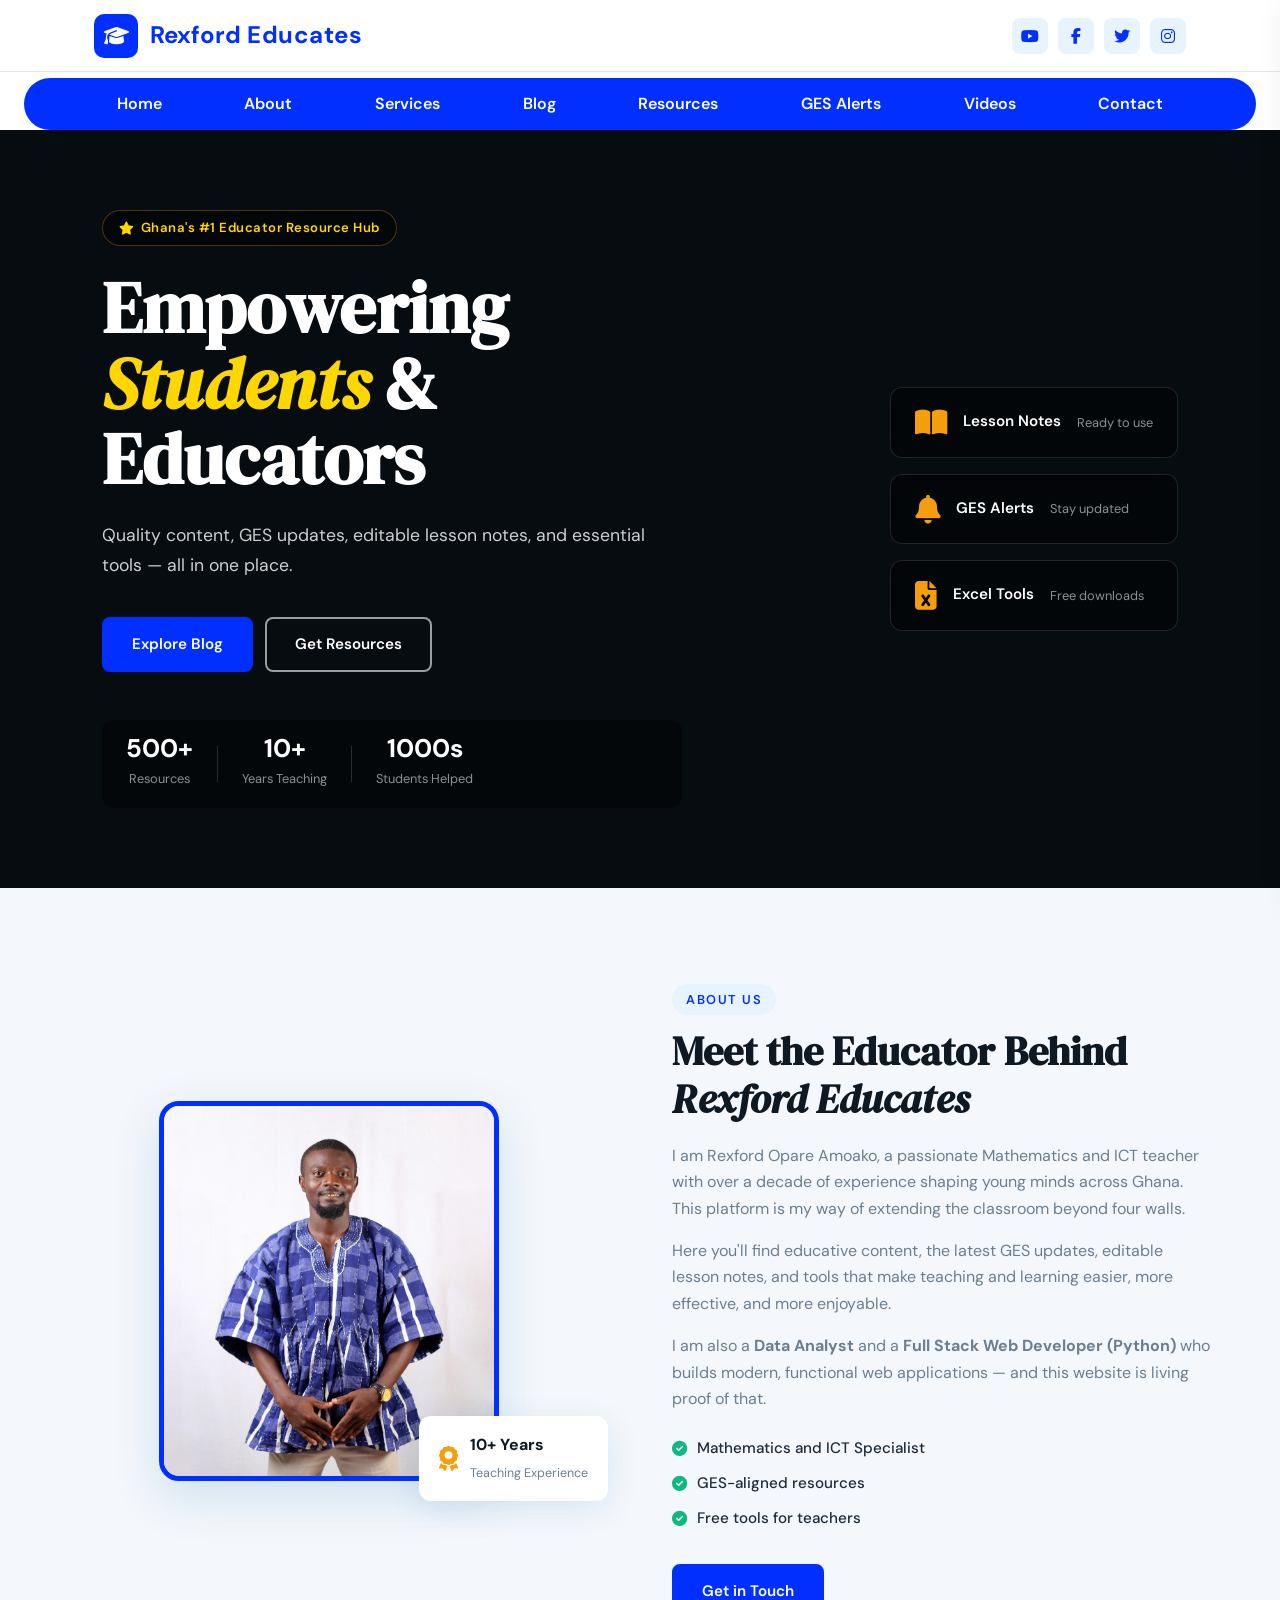
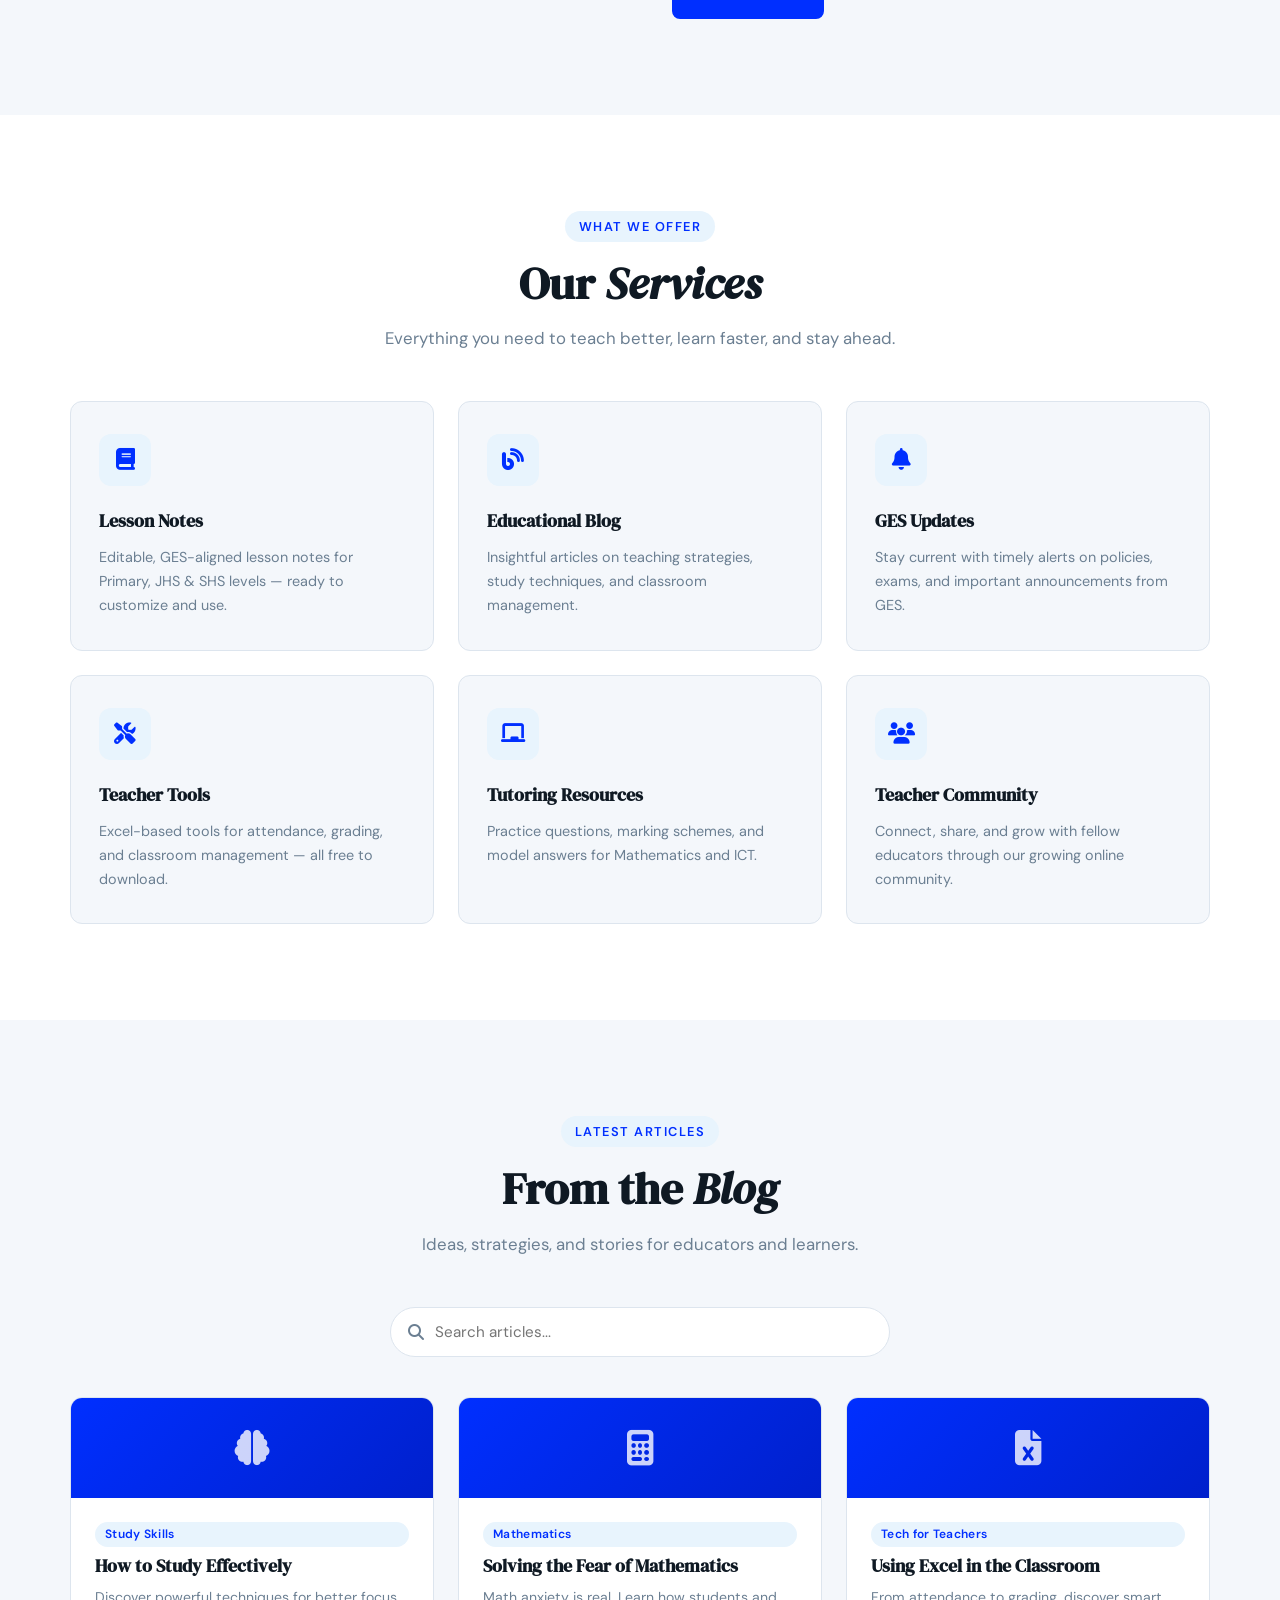
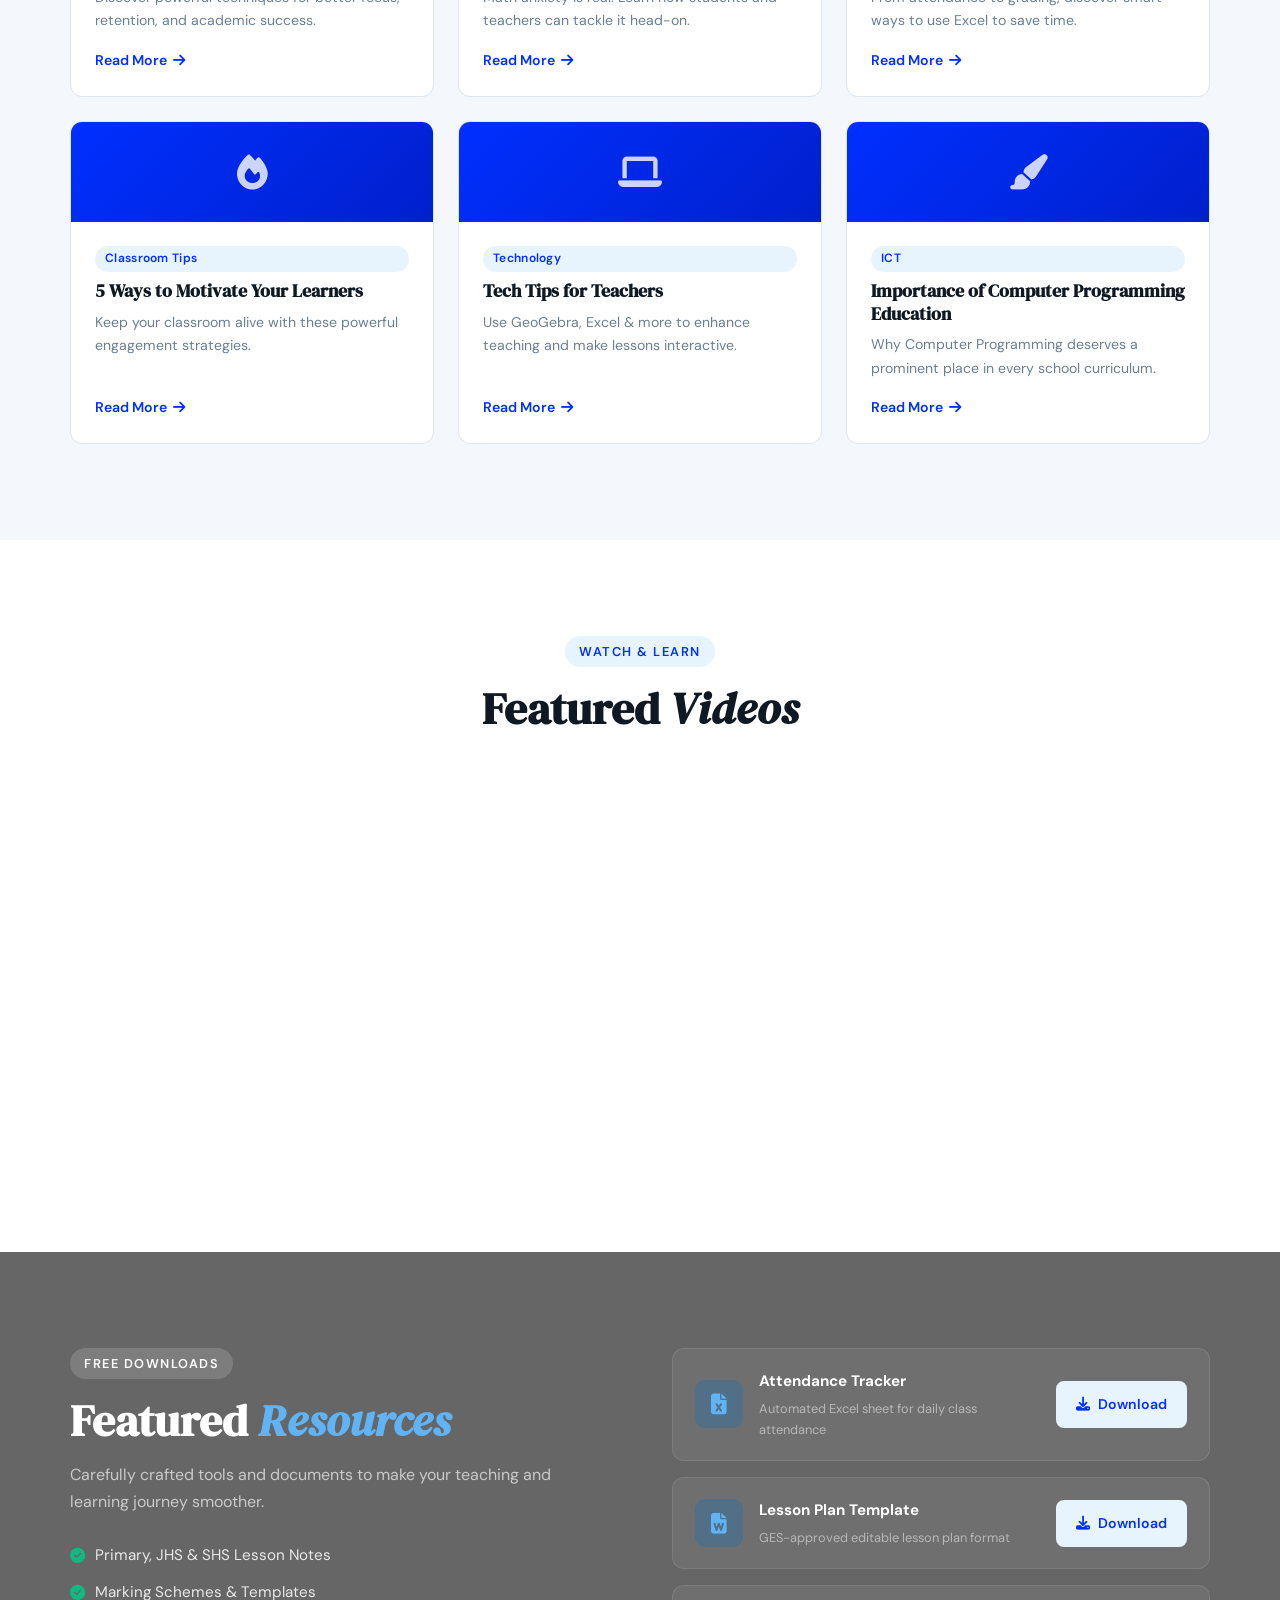
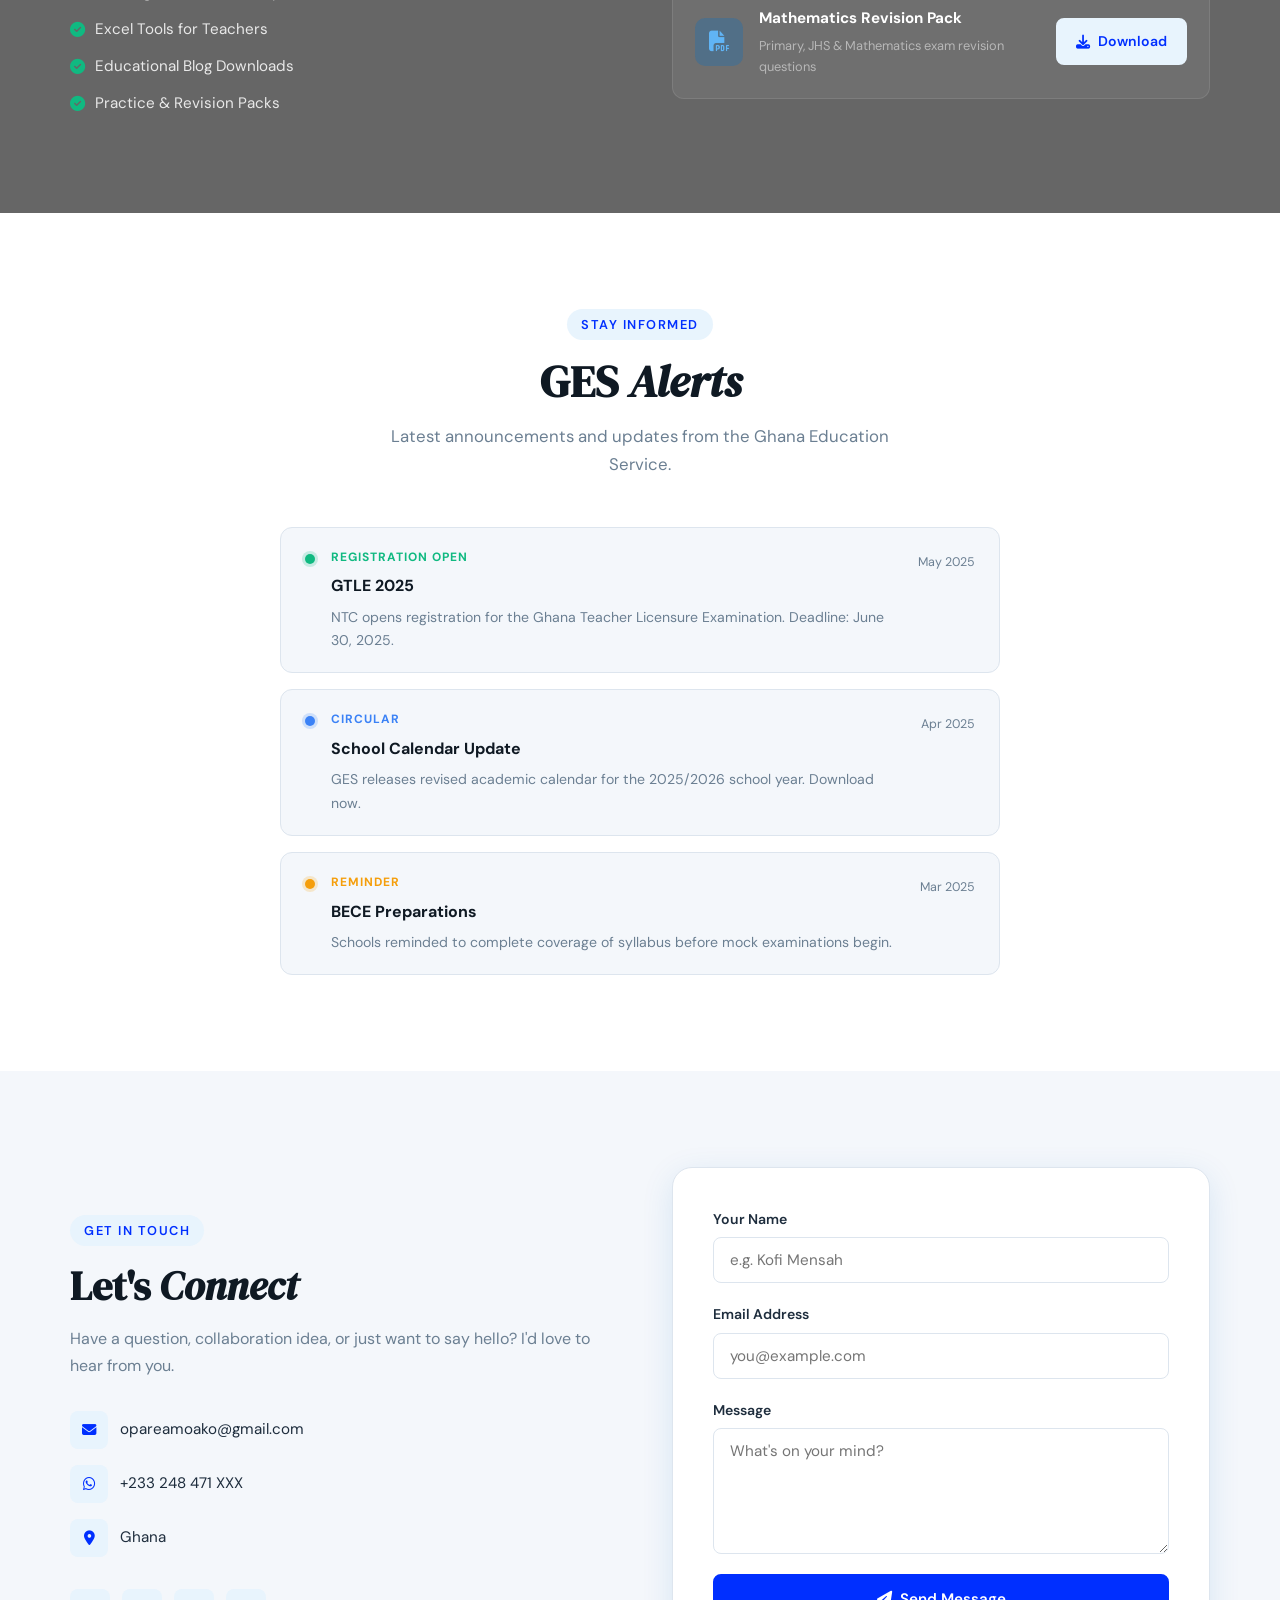
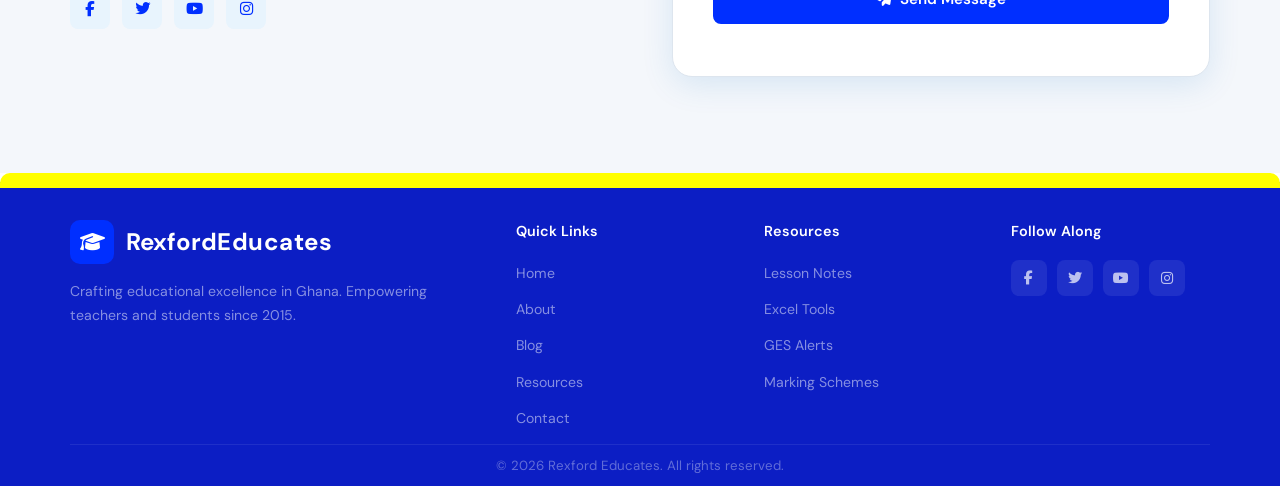
==== index.html @ 97060fd7 "Replace repository with new project structure" ====
<!DOCTYPE html>
<html lang="en">

<head>
  <meta charset="UTF-8" />
  <meta name="viewport" content="width=device-width, initial-scale=1.0" />
  <title>Rexford Educates</title>
  <link rel="stylesheet" href="style.css" />
  <link
    href="https://fonts.googleapis.com/css2?family=DM+Serif+Display:ital@0;1&family=DM+Sans:wght@300;400;500;600&display=swap"
    rel="stylesheet">
  <link rel="stylesheet" href="https://cdnjs.cloudflare.com/ajax/libs/font-awesome/6.4.0/css/all.min.css">
</head>

<body>

  <!-- HEADER -->
  <header class="site-header" id="site-header">
    <div class="header-inner">
      <a href="#home" class="logo">
        <span class="logo-icon"><i class="fas fa-graduation-cap"></i></span>
        <span class="logo-text">Rexford <em>Educates</em></span>
      </a>
      <div class="header-social">
        <a href="#" title="YouTube" target="_blank"><i class="fab fa-youtube"></i></a>
        <a href="#" title="Facebook" target="_blank"><i class="fab fa-facebook-f"></i></a>
        <a href="#" title="Twitter" target="_blank"><i class="fab fa-twitter"></i></a>
        <a href="#" title="Instagram" target="_blank"><i class="fab fa-instagram"></i></a>
      </div>
    </div>
  </header>

  <!-- SUB NAV -->
  <div class="nav-wrapper" id="nav-wrapper">
    <nav class="sub-nav" id="sub-nav">
      <a href="#home">Home</a>
      <a href="#about">About</a>
      <a href="#services">Services</a>
      <a href="#blog">Blog</a>
      <a href="#resources">Resources</a>
      <a href="#alerts">GES Alerts</a>
      <a href="#videos">Videos</a>
      <a href="#contact">Contact</a>
    </nav>
    <button class="hamburger" id="hamburger" aria-label="Open menu">
      <span></span><span></span><span></span>
    </button>
  </div>

  <!-- MOBILE NAV DRAWER -->
  <div class="mobile-overlay" id="mobile-overlay"></div>
  <nav class="mobile-drawer" id="mobile-drawer">
    <button class="drawer-close" id="drawer-close"><i class="fas fa-times"></i></button>
    <a href="#home">Home</a>
    <a href="#about">About</a>
    <a href="#services">Services</a>
    <a href="#blog">Blog</a>
    <a href="#resources">Resources</a>
    <a href="#alerts">GES Alerts</a>
    <a href="#videos">Videos</a>
    <a href="#contact">Contact</a>
  </nav>

  <!-- HERO -->
  <section id="home" class="hero">
    <div class="hero-slides">
      <img src="assets/images/hero/16fb6f1961895322cb603f29928c9b70.jpg" alt="">
      <img src="assets/images/hero/2019.06.24_metro_frey_censusdata.jpg" alt="">
      <img src="assets/images/hero/tree-planting.jpg" alt="">
      <img src="assets/images/hero/171913-366993-366992_rc.jpg" alt="">
    </div>
    <div class="hero-content">
      <div class="hero-badge"><i class="fas fa-star"></i> Ghana's #1 Educator Resource Hub</div>
      <h1 class="hero-title">
        Empowering<br><em>Students</em> &amp;<br>Educators
      </h1>
      <p class="hero-sub">Quality content, GES updates, editable lesson notes, and essential tools — all in one place.
      </p>
      <div class="hero-ctas">
        <a href="#blog" class="btn btn-primary">Explore Blog</a>
        <a href="#resources" class="btn btn-outline">Get Resources</a>
      </div>
      <div class="hero-stats">
        <div class="stat"><strong>500+</strong><span>Resources</span></div>
        <div class="stat-divider"></div>
        <div class="stat"><strong>10+</strong><span>Years Teaching</span></div>
        <div class="stat-divider"></div>
        <div class="stat"><strong>1000s</strong><span>Students Helped</span></div>
      </div>
    </div>
    <div class="hero-visual">
      <div class="hero-card floating">
        <i class="fas fa-book-open"></i>
        <p>Lesson Notes</p>
        <span>Ready to use</span>
      </div>
      <div class="hero-card floating delay-1">
        <i class="fas fa-bell"></i>
        <p>GES Alerts</p>
        <span>Stay updated</span>
      </div>
      <div class="hero-card floating delay-2">
        <i class="fas fa-file-excel"></i>
        <p>Excel Tools</p>
        <span>Free downloads</span>
      </div>
    </div>
  </section>

  <!-- ABOUT -->
  <section id="about" class="section about-section">
    <div class="section-container">
      <div class="about-visual">
        <div class="about-img-frame">
          <img src="assets/images/about/IMG_9438.JPG" alt="Rexford — Educator" class="about-img">
        </div>
        <div class="about-badge-card">
          <i class="fas fa-award"></i>
          <div>
            <strong>10+ Years</strong>
            <span>Teaching Experience</span>
          </div>
        </div>
      </div>
      <div class="about-text">
        <div class="section-label">About Us</div>
        <h2>Meet the Educator Behind <em>Rexford Educates</em></h2>
        <p>I am Rexford Opare Amoako, a passionate Mathematics and ICT teacher with over a decade of experience shaping
          young minds
          across Ghana. This platform is my way of extending the classroom beyond four walls.</p>
        <p>Here you'll find educative content, the latest GES updates, editable lesson notes, and tools that make
          teaching and learning easier, more effective, and more enjoyable.</p>
        <p>I am also a <strong>Data Analyst</strong> and a <strong>Full Stack Web Developer (Python)</strong> who builds
          modern, functional web applications — and this website is living proof of that.</p>
        <div class="about-highlights">
          <div class="highlight"><i class="fas fa-check-circle"></i> Mathematics and ICT Specialist</div>
          <div class="highlight"><i class="fas fa-check-circle"></i> GES-aligned resources</div>
          <div class="highlight"><i class="fas fa-check-circle"></i> Free tools for teachers</div>
        </div>
        <a href="#contact" class="btn btn-primary">Get in Touch</a>
      </div>
    </div>
  </section>

  <!-- SERVICES -->
  <section id="services" class="section services-section">
    <div class="section-container centered">
      <div class="section-label">What We Offer</div>
      <h2>Our <em>Services</em></h2>
      <p class="section-desc">Everything you need to teach better, learn faster, and stay ahead.</p>
      <div class="services-grid">
        <div class="service-card">
          <div class="service-icon"><i class="fas fa-book"></i></div>
          <h3>Lesson Notes</h3>
          <p>Editable, GES-aligned lesson notes for Primary, JHS &amp; SHS levels — ready to customize and use.</p>
        </div>
        <div class="service-card">
          <div class="service-icon"><i class="fas fa-blog"></i></div>
          <h3>Educational Blog</h3>
          <p>Insightful articles on teaching strategies, study techniques, and classroom management.</p>
        </div>
        <div class="service-card">
          <div class="service-icon"><i class="fas fa-bell"></i></div>
          <h3>GES Updates</h3>
          <p>Stay current with timely alerts on policies, exams, and important announcements from GES.</p>
        </div>
        <div class="service-card">
          <div class="service-icon"><i class="fas fa-tools"></i></div>
          <h3>Teacher Tools</h3>
          <p>Excel-based tools for attendance, grading, and classroom management — all free to download.</p>
        </div>
        <div class="service-card">
          <div class="service-icon"><i class="fas fa-chalkboard"></i></div>
          <h3>Tutoring Resources</h3>
          <p>Practice questions, marking schemes, and model answers for Mathematics and ICT.</p>
        </div>
        <div class="service-card">
          <div class="service-icon"><i class="fas fa-users"></i></div>
          <h3>Teacher Community</h3>
          <p>Connect, share, and grow with fellow educators through our growing online community.</p>
        </div>
      </div>
    </div>
  </section>

  <!-- BLOG -->
  <section id="blog" class="section blog-section">
    <div class="section-container centered">
      <div class="section-label">Latest Articles</div>
      <h2>From the <em>Blog</em></h2>
      <p class="section-desc">Ideas, strategies, and stories for educators and learners.</p>
      <div class="search-wrap">
        <i class="fas fa-search search-icon"></i>
        <input type="text" id="searchInput" class="search-bar" placeholder="Search articles..." />
      </div>
      <div class="blog-grid" id="blogPosts">

        <article class="blog-card" data-title="How to Study Effectively">
          <div class="blog-card-icon"><i class="fas fa-brain"></i></div>
          <div class="blog-card-body">
            <span class="blog-tag">Study Skills</span>
            <h4>How to Study Effectively</h4>
            <p>Discover powerful techniques for better focus, retention, and academic success.</p>
            <a href="blog/how-to-study.html" class="read-more">Read More <i class="fas fa-arrow-right"></i></a>
          </div>
        </article>

        <article class="blog-card" data-title="Solving the Fear of Mathematics">
          <div class="blog-card-icon"><i class="fas fa-calculator"></i></div>
          <div class="blog-card-body">
            <span class="blog-tag">Mathematics</span>
            <h4>Solving the Fear of Mathematics</h4>
            <p>Math anxiety is real. Learn how students and teachers can tackle it head-on.</p>
            <a href="blog/solving-math-fear.html" class="read-more">Read More <i class="fas fa-arrow-right"></i></a>
          </div>
        </article>

        <article class="blog-card" data-title="Using Excel in the Classroom">
          <div class="blog-card-icon"><i class="fas fa-file-excel"></i></div>
          <div class="blog-card-body">
            <span class="blog-tag">Tech for Teachers</span>
            <h4>Using Excel in the Classroom</h4>
            <p>From attendance to grading, discover smart ways to use Excel to save time.</p>
            <a href="blog/using-excel.html" class="read-more">Read More <i class="fas fa-arrow-right"></i></a>
          </div>
        </article>

        <article class="blog-card" data-title="5 Ways to Motivate Your Learners">
          <div class="blog-card-icon"><i class="fas fa-fire"></i></div>
          <div class="blog-card-body">
            <span class="blog-tag">Classroom Tips</span>
            <h4>5 Ways to Motivate Your Learners</h4>
            <p>Keep your classroom alive with these powerful engagement strategies.</p>
            <a href="blog/motivating-learners.html" class="read-more">Read More <i class="fas fa-arrow-right"></i></a>
          </div>
        </article>

        <article class="blog-card" data-title="Tech Tips for Teachers">
          <div class="blog-card-icon"><i class="fas fa-laptop"></i></div>
          <div class="blog-card-body">
            <span class="blog-tag">Technology</span>
            <h4>Tech Tips for Teachers</h4>
            <p>Use GeoGebra, Excel & more to enhance teaching and make lessons interactive.</p>
            <a href="blog/tech-tips.html" class="read-more">Read More <i class="fas fa-arrow-right"></i></a>
          </div>
        </article>

        <article class="blog-card" data-title="Importance of Computer Programming Education">
          <div class="blog-card-icon"><i class="fas fa-paint-brush"></i></div>
          <div class="blog-card-body">
            <span class="blog-tag">ICT</span>
            <h4>Importance of Computer Programming Education</h4>
            <p>Why Computer Programming deserves a prominent place in every school curriculum.</p>
            <a href="blog/creative-arts.html" class="read-more">Read More <i class="fas fa-arrow-right"></i></a>
          </div>
        </article>

      </div>
      <p id="no-results" style="display:none; text-align:center; color:#888; margin-top:2rem;">No posts found. Try a
        different search.</p>
    </div>
  </section>

  <!--YOUTUBE VIDEOS-->
  <!--YOUTUBE VIDEOS-->
  <section id="videos" class="section">
    <div class="section-container centered">
      <div class="section-label">Watch &amp; Learn</div>
      <h2>Featured <em>Videos</em></h2>
    </div>
    <div class="youtube">
      <iframe loading="lazy" width="560" height="315"
        src="https://www.youtube.com/embed/WqutE0VG17M?si=KMpLld5JKaN4N_wt&amp;start=2" title="YouTube video player"
        frameborder="0"
        allow="accelerometer; autoplay; clipboard-write; encrypted-media; gyroscope; picture-in-picture; web-share"
        referrerpolicy="strict-origin-when-cross-origin" allowfullscreen>
      </iframe>

      <iframe loading="lazy" width="560" height="315"
        src="https://www.youtube.com/embed/H-GhK9hDHqw?si=WkoyNlcVBAgDGIp6&amp;start=1" title="YouTube video player"
        frameborder="0"
        allow="accelerometer; autoplay; clipboard-write; encrypted-media; gyroscope; picture-in-picture; web-share"
        referrerpolicy="strict-origin-when-cross-origin" allowfullscreen></iframe>

      <iframe loading="lazy" width="560" height="315"
        src="https://www.youtube.com/embed/23MTJvXAM34?si=oV2fueociDBAzY6S&amp;start=1" title="YouTube video player"
        frameborder="0"
        allow="accelerometer; autoplay; clipboard-write; encrypted-media; gyroscope; picture-in-picture; web-share"
        referrerpolicy="strict-origin-when-cross-origin" allowfullscreen></iframe>

      <iframe loading="lazy" width="560" height="315"
        src="https://www.youtube.com/embed/SBxGpHNSA1o?si=ZnBAy9z7EtGpGnRT" title="YouTube video player" frameborder="0"
        allow="accelerometer; autoplay; clipboard-write; encrypted-media; gyroscope; picture-in-picture; web-share"
        referrerpolicy="strict-origin-when-cross-origin" allowfullscreen></iframe>

      <iframe loading="lazy" width="560" height="315"
        src="https://www.youtube.com/embed/LGp19kklk3U?si=KW2UH85PpqTRfBsp" title="YouTube video player" frameborder="0"
        allow="accelerometer; autoplay; clipboard-write; encrypted-media; gyroscope; picture-in-picture; web-share"
        referrerpolicy="strict-origin-when-cross-origin" allowfullscreen></iframe>

      <iframe loading="lazy" width="560" height="315"
        src="https://www.youtube.com/embed/4thoBdrxYGs?si=ZyADccPUSrBeiQ24" title="YouTube video player" frameborder="0"
        allow="accelerometer; autoplay; clipboard-write; encrypted-media; gyroscope; picture-in-picture; web-share"
        referrerpolicy="strict-origin-when-cross-origin" allowfullscreen></iframe>

      <iframe loading="lazy" width="560" height="315"
        src="https://www.youtube.com/embed/0aoDXXryJiw?si=uceYCfGbwA4W5DEQ" title="YouTube video player" frameborder="0"
        allow="accelerometer; autoplay; clipboard-write; encrypted-media; gyroscope; picture-in-picture; web-share"
        referrerpolicy="strict-origin-when-cross-origin" allowfullscreen></iframe>
    </div>
  </section>


  <!-- RESOURCES -->
  <section id="resources" class="section resources-section">
    <div class="section-container">
      <div class="resources-text">
        <div class="section-label">Free Downloads</div>
        <h2>Featured <em>Resources</em></h2>
        <p>Carefully crafted tools and documents to make your teaching and learning journey smoother.</p>
        <ul class="resources-list">
          <li><i class="fas fa-check-circle"></i> Primary, JHS &amp; SHS Lesson Notes</li>
          <li><i class="fas fa-check-circle"></i> Marking Schemes &amp; Templates</li>
          <li><i class="fas fa-check-circle"></i> Excel Tools for Teachers</li>
          <li><i class="fas fa-check-circle"></i> Educational Blog Downloads</li>
          <li><i class="fas fa-check-circle"></i> Practice &amp; Revision Packs</li>
        </ul>
      </div>
      <div class="resources-downloads">
        <div class="download-card">
          <div class="download-icon"><i class="fas fa-file-excel"></i></div>
          <div class="download-info">
            <h4>Attendance Tracker</h4>
            <p>Automated Excel sheet for daily class attendance</p>
          </div>
          <a href="downloads/Attendance-Tracker.xlsx" download class="btn btn-download">
            <i class="fas fa-download"></i> Download
          </a>
        </div>
        <div class="download-card">
          <div class="download-icon"><i class="fas fa-file-word"></i></div>
          <div class="download-info">
            <h4>Lesson Plan Template</h4>
            <p>GES-approved editable lesson plan format</p>
          </div>
          <a href="downloads/Lesson-Plan-Template.docx" download class="btn btn-download">
            <i class="fas fa-download"></i> Download
          </a>
        </div>
        <div class="download-card">
          <div class="download-icon"><i class="fas fa-file-pdf"></i></div>
          <div class="download-info">
            <h4>Mathematics Revision Pack</h4>
            <p>Primary, JHS &amp; Mathematics exam revision questions</p>
          </div>
          <a href="downloads/Math-Revision.pdf" download class="btn btn-download">
            <i class="fas fa-download"></i> Download
          </a>
        </div>
      </div>
    </div>
  </section>

  <!-- GES ALERTS -->
  <section id="alerts" class="section alerts-section">
    <div class="section-container centered">
      <div class="section-label">Stay Informed</div>
      <h2>GES <em>Alerts</em></h2>
      <p class="section-desc">Latest announcements and updates from the Ghana Education Service.</p>
      <div class="alerts-grid">
        <div class="alert-card alert-green">
          <div class="alert-dot"></div>
          <div class="alert-content">
            <span class="alert-type">Registration Open</span>
            <h4>GTLE 2025</h4>
            <p>NTC opens registration for the Ghana Teacher Licensure Examination. Deadline: June 30, 2025.</p>
          </div>
          <span class="alert-date">May 2025</span>
        </div>
        <div class="alert-card alert-blue">
          <div class="alert-dot"></div>
          <div class="alert-content">
            <span class="alert-type">Circular</span>
            <h4>School Calendar Update</h4>
            <p>GES releases revised academic calendar for the 2025/2026 school year. Download now.</p>
          </div>
          <span class="alert-date">Apr 2025</span>
        </div>
        <div class="alert-card alert-yellow">
          <div class="alert-dot"></div>
          <div class="alert-content">
            <span class="alert-type">Reminder</span>
            <h4>BECE Preparations</h4>
            <p>Schools reminded to complete coverage of syllabus before mock examinations begin.</p>
          </div>
          <span class="alert-date">Mar 2025</span>
        </div>
      </div>
    </div>
  </section>

  <!-- CONTACT -->
  <section id="contact" class="section contact-section">
    <div class="section-container">
      <div class="contact-info">
        <div class="section-label">Get in Touch</div>
        <h2>Let's <em>Connect</em></h2>
        <p>Have a question, collaboration idea, or just want to say hello? I'd love to hear from you.</p>
        <div class="contact-details">
          <div class="contact-detail">
            <i class="fas fa-envelope"></i>
            <span>opareamoako@gmail.com</span>
          </div>
          <div class="contact-detail">
            <i class="fab fa-whatsapp"></i>
            <span>+233 248 471 XXX</span>
          </div>
          <div class="contact-detail">
            <i class="fas fa-map-marker-alt"></i>
            <span>Ghana</span>
          </div>
        </div>
        <div class="social-row">
          <a href="#" title="Facebook"><i class="fab fa-facebook-f"></i></a>
          <a href="#" title="Twitter"><i class="fab fa-twitter"></i></a>
          <a href="https://www.youtube.com/opareamoako" title="YouTube"><i class="fab fa-youtube"></i></a>
          <a href="#" title="Instagram"><i class="fab fa-instagram"></i></a>
        </div>
      </div>
      <div class="contact-form-wrap">
        <form id="contactForm" name="contact" method="POST" data-netlify="true">
          <div class="form-group">
            <label for="name">Your Name</label>
            <input type="text" id="name" name="name" placeholder="e.g. Kofi Mensah" required />
          </div>
          <div class="form-group">
            <label for="email">Email Address</label>
            <input type="email" id="email" name="email" placeholder="you@example.com" required />
          </div>
          <div class="form-group">
            <label for="message">Message</label>
            <textarea id="message" name="message" rows="5" placeholder="What's on your mind?" required></textarea>
          </div>
          <button type="submit" class="btn btn-primary full-width">
            <i class="fas fa-paper-plane"></i> Send Message
          </button>
        </form>
        <div id="formMessage"></div>
      </div>
    </div>
  </section>

  <!-- FOOTER -->
  <footer class="site-footer">
    <div class="footer-inner">
      <div class="footer-brand">
        <a href="#home" class="logo">
          <span class="logo-icon"><i class="fas fa-graduation-cap"></i></span>
          <span class="logo-text">Rexford<em>Educates</em></span>
        </a>
        <p>Crafting educational excellence in Ghana. Empowering teachers and students since 2015.</p>
      </div>
      <div class="footer-links">
        <h4>Quick Links</h4>
        <ul>
          <li><a href="#home">Home</a></li>
          <li><a href="#about">About</a></li>
          <li><a href="#blog">Blog</a></li>
          <li><a href="#resources">Resources</a></li>
          <li><a href="#contact">Contact</a></li>
        </ul>
      </div>
      <div class="footer-links">
        <h4>Resources</h4>
        <ul>
          <li><a href="#">Lesson Notes</a></li>
          <li><a href="#">Excel Tools</a></li>
          <li><a href="#">GES Alerts</a></li>
          <li><a href="#">Marking Schemes</a></li>
        </ul>
      </div>
      <div class="footer-social-col">
        <h4>Follow Along</h4>
        <div class="footer-social">
          <a href="#"><i class="fab fa-facebook-f"></i></a>
          <a href="#"><i class="fab fa-twitter"></i></a>
          <a href="#"><i class="fab fa-youtube"></i></a>
          <a href="#"><i class="fab fa-instagram"></i></a>
        </div>
      </div>
    </div>
    <div class="footer-bottom">
      <p>&copy; <span id="copy-year"></span> Rexford Educates. All rights reserved.</p>
    </div>
  </footer>

  <script src="script.js"></script>
</body>

</html>
---- style.css ----
/* ========================================
   REXFORD EDUCATES — Modern Design System
   ======================================== */

:root {
  --primary: #002fff;
  --primary-dark: #0020cc;
  --primary-light: #e8f4fd;
  --accent: #f59e0b;
  --accent-dark: #d97706;
  --dark: #0f1923;
  --dark-2: #0c1ec4;
  --mid: #3a5068;
  --light: #f4f7fb;
  --white: #ffffff;
  --text: #1e2d3d;
  --text-muted: #6b7f92;
  --border: #dde5ee;
  --success: #10b981;
  --warning: #f59e0b;
  --info: #3b82f6;

  --font-display: 'DM Serif Display', Georgia, serif;
  --font-body: 'DM Sans', system-ui, sans-serif;

  --radius: 12px;
  --radius-lg: 20px;
  --shadow: 0 4px 20px rgba(10, 110, 189, 0.08);
  --shadow-md: 0 8px 32px rgba(10, 110, 189, 0.12);
  --shadow-lg: 0 16px 48px rgba(10, 110, 189, 0.16);

  --container: 1140px;
  --header-h: 72px;
}

*,
*::before,
*::after {
  box-sizing: border-box;
  margin: 0;
  padding: 0;
}

html {
   overflow-y: visible;
  scroll-behavior: smooth;
  
}

body {
  font-family: var(--font-body);
  color: var(--text);
  background: var(--white);
  line-height: 1.65;
  overflow-x: hidden;
  margin: 0;
  padding: 0;
   max-width: 100%;
    overflow-y: scroll;
    overflow-x: hidden;
   
}

img {
  max-width: 100%;
  display: block;
}

a {
  text-decoration: none;
  color: var(--primary);
  transition: color 0.2s;
}

a:hover {
  color: var(--primary-dark);
}

em {
  font-family: var(--font-display);
  font-style: italic;
}

/* ========== BUTTONS ========== */
.btn {
  display: inline-flex;
  align-items: center;
  gap: 8px;
  padding: 13px 28px;
  border-radius: 8px;
  font-family: var(--font-body);
  font-size: 0.95rem;
  font-weight: 600;
  cursor: pointer;
  transition: all 0.25s;
  border: 2px solid transparent;
  white-space: nowrap;
}

.btn-primary {
  background: var(--primary);
  color: var(--white);
  border-color: var(--primary);
}

.btn-primary:hover {
  background: var(--primary-dark);
  border-color: var(--primary-dark);
  color: var(--white);
  transform: translateY(-2px);
  box-shadow: 0 6px 20px rgba(10, 110, 189, 0.3);
}

.btn-outline {
  background: transparent;
  color: var(--white);
  border-color: rgba(255, 255, 255, 0.6);
}

.btn-outline:hover {
  background: rgba(255, 255, 255, 0.15);
  border-color: var(--white);
  color: var(--white);
}

.btn-download {
  background: var(--primary-light);
  color: var(--primary);
  border-color: var(--primary-light);
  padding: 10px 18px;
  font-size: 0.88rem;
}

.btn-download:hover {
  background: var(--primary);
  color: var(--white);
  border-color: var(--primary);
}

.full-width {
  width: 100%;
  justify-content: center;
}

/* ========== HEADER ========== */
.site-header {
  position: relative;
  height: var(--header-h);
  background: rgba(255, 255, 255, 0.97);
  border-bottom: 1px solid var(--border);
  z-index: 10;
}

.header-inner {
  max-width: var(--container);
  margin: 0 auto;
  padding: 0 24px;
  height: 100%;
  display: flex;
  align-items: center;
  justify-content: space-between;
  gap: 24px;
}

/* Logo */
.logo {
  display: flex;
  align-items: center;
  gap: 12px;
  color: var(--primary);
  font-weight: 700;
  white-space: nowrap;
}

.logo-icon {
  width: 44px;
  height: 44px;
  background: var(--primary);
  border-radius: 10px;
  display: flex;
  align-items: center;
  justify-content: center;
  color: var(--white);
  font-size: 1.25rem;
  flex-shrink: 0;
}

.logo-text {
  font-size: 1.5rem;
  font-weight: 700;
  color: var(--primary);
  line-height: 1.1;
  white-space: nowrap;
}

.logo-text em {
  display: inline;
  font-size: 1.5rem;
  color: var(--primary);
  font-family: var(--font-body);
  font-style: normal;
  font-weight: 700;
  letter-spacing: 0.5px;
}

.logo:hover {
  color: var(--primary);
}

/* Header socials */
.header-social {
  display: flex;
  align-items: center;
  gap: 10px;
}

.header-social a {
  width: 36px;
  height: 36px;
  background: var(--primary-light);
  color: var(--primary);
  border-radius: 8px;
  display: flex;
  align-items: center;
  justify-content: center;
  font-size: 1rem;
  transition: all 0.2s;
}

.header-social a:hover {
  background: var(--primary);
  color: var(--white);
}

/* ========== SUB NAV ========== */
.nav-wrapper {
  position: sticky;
  top: 0;
  z-index: 1000;
  padding: 6px 24px 0 24px;
  background: transparent;
  display: flex;
  align-items: center;
  justify-content: center;
  transition: padding 0.25s ease;
}

.nav-wrapper.stuck {
  padding: 0;
}

.sub-nav {
  display: flex;
  align-items: center;
  justify-content: space-evenly;
  gap: 4px;
  background: var(--primary);
  border-radius: 50px;
  padding: 6px 24px;
  flex: 1;
  transition: border-radius 0.25s ease, padding 0.25s ease;
}

.nav-wrapper.stuck .sub-nav {
  border-radius: 0;
  padding: 8px 24px;
  box-shadow: 0 4px 24px rgba(10, 110, 189, 0.18);
}

.sub-nav a {
  color: #ffffff;
  font-size: 1rem;
  font-weight: 600;
  padding: 7px 10px;
  border-radius: 6px;
  transition: all 0.2s;
  white-space: nowrap;
}

.sub-nav a:hover,
.sub-nav a.active {
  background: rgba(255, 255, 255, 0.2);
  color: #ffffff;
}

/* Hamburger — hidden desktop, shown mobile */
.hamburger {
  display: none;
  flex-direction: column;
  gap: 5px;
  background: none;
  border: none;
  cursor: pointer;
  padding: 6px;
  border-radius: 6px;
  flex-shrink: 0;
}

.hamburger span {
  display: block;
  width: 24px;
  height: 2px;
  background: #ffffff;
  border-radius: 2px;
  transition: all 0.3s;
}

.hamburger.open span:nth-child(1) {
  transform: translateY(7px) rotate(45deg);
}

.hamburger.open span:nth-child(2) {
  opacity: 0;
}

.hamburger.open span:nth-child(3) {
  transform: translateY(-7px) rotate(-45deg);
}

/* Mobile drawer */
.mobile-overlay {
  position: fixed;
  inset: 0;
  background: rgba(0, 0, 0, 0.4);
  z-index: 1010;
  opacity: 0;
  pointer-events: none;
  transition: opacity 0.3s;
}

.mobile-overlay.open {
  opacity: 1;
  pointer-events: all;
}

.mobile-drawer {
  position: fixed;
  top: 0;
  right: -300px;
  width: 280px;
  height: 100%;
  background: var(--white);
  z-index: 1020;
  padding: 80px 24px 32px;
  display: flex;
  flex-direction: column;
  gap: 4px;
  box-shadow: -8px 0 32px rgba(0, 0, 0, 0.12);
  transition: right 0.35s cubic-bezier(.4, 0, .2, 1);
}

.mobile-drawer.open {
  right: 0;
}

.mobile-drawer a {
  color: var(--text);
  font-size: 1rem;
  font-weight: 500;
  padding: 12px 16px;
  border-radius: 8px;
  border-bottom: 1px solid var(--border);
  transition: all 0.2s;
}

.mobile-drawer a:hover {
  background: var(--primary-light);
  color: var(--primary);
}

.drawer-close {
  position: absolute;
  top: 20px;
  right: 20px;
  background: none;
  border: none;
  font-size: 1.4rem;
  color: var(--mid);
  cursor: pointer;
  width: 36px;
  height: 36px;
  display: flex;
  align-items: center;
  justify-content: center;
  border-radius: 6px;
  transition: background 0.2s;
}

.drawer-close:hover {
  background: var(--light);
}

/* ========== SECTIONS ========== */
.section {
  padding: 96px 24px;
}

.section-container {
  max-width: var(--container);
  margin: 0 auto;
  display: grid;
  grid-template-columns: 1fr 1fr;
  gap: 64px;
  align-items: center;
}

.section-container.centered {
  display: block;
  text-align: center;
}

.section-label {
  display: inline-block;
  background: var(--primary-light);
  color: var(--primary);
  font-size: 0.8rem;
  font-weight: 600;
  letter-spacing: 1.5px;
  text-transform: uppercase;
  padding: 5px 14px;
  border-radius: 50px;
  margin-bottom: 16px;
}

.section-container h2 {
  font-family: var(--font-display);
  font-size: clamp(2rem, 4vw, 2.8rem);
  color: var(--dark);
  line-height: 1.15;
  margin-bottom: 16px;
}

.section-container.centered h2 {
  margin: 0 auto 16px;
}

.section-desc {
  color: var(--text-muted);
  font-size: 1.05rem;
  max-width: 560px;
  margin: 0 auto 48px;
}

/* ========== HERO ========== */
.hero {
  min-height: 80vh;
  background: var(--dark);
  display: flex;
  align-items: center;
  justify-content: space-between;
  gap: 40px;
  padding: 80px 8vw 80px;
  position: relative;
  overflow: hidden;
}

/* Image slideshow */
.hero-slides {
  position: absolute;
  inset: 0;
  z-index: 0;
}

.hero-slides img {
  position: absolute;
  width: 100%;
  height: 100%;
  object-fit: cover;
  opacity: 0;
  animation: heroFade 20s infinite;
}

.hero-slides img:nth-child(1) {
  animation-delay: 0s;
}

.hero-slides img:nth-child(2) {
  animation-delay: 5s;
}

.hero-slides img:nth-child(3) {
  animation-delay: 10s;
}

.hero-slides img:nth-child(4) {
  animation-delay: 15s;
}

@keyframes heroFade {
  0% {
    opacity: 0;
  }

  5% {
    opacity: 1;
  }

  23% {
    opacity: 1;
  }

  28% {
    opacity: 0;
  }

  100% {
    opacity: 0;
  }
}

/* Dark overlay over slides */
.hero-slides::after {
  content: '';
  position: absolute;
  inset: 0;
  background: rgba(0, 0, 0, 0.5);
  z-index: 1;
}

.hero-content {
  z-index: 2;
  max-width: 580px;
  flex-shrink: 0;
  position: relative;
}

.hero-badge {
  display: inline-flex;
  align-items: center;
  gap: 6px;
  background: rgba(0, 0, 0, 0.4);
  backdrop-filter: blur(6px);
  color: gold;
  border: 1px solid rgba(245, 158, 11, 0.3);
  padding: 6px 16px;
  border-radius: 50px;
  font-size: 0.82rem;
  font-weight: 600;
  letter-spacing: 0.5px;
  margin-bottom: 24px;
  animation: fadeUp 0.6s ease forwards;
}

.hero-title {
  font-family: var(--font-display);
  font-size: clamp(2.8rem, 6vw, 4.5rem);
  color: var(--white);
  line-height: 1.05;
  margin-bottom: 24px;
  animation: fadeUp 0.7s 0.1s ease both;
}

.hero-title em {
  color: gold;
}

.hero-sub {
  color: rgba(255, 255, 255, 0.8);
  font-size: 1.1rem;
  line-height: 1.7;
  margin-bottom: 36px;
  animation: fadeUp 0.7s 0.2s ease both;
}

.hero-ctas {
  display: flex;
  gap: 12px;
  flex-wrap: wrap;
  margin-bottom: 48px;
  animation: fadeUp 0.7s 0.3s ease both;
}

.hero-stats {
  display: flex;
  align-items: center;
  gap: 24px;
  animation: fadeUp 0.7s 0.4s ease both;
  background: rgba(0, 0, 0, 0.4);
  backdrop-filter: blur(6px);
  padding: 16px 24px;
  border-radius: 12px;
}

.stat {
  text-align: center;
}

.stat strong {
  display: block;
  font-size: 1.6rem;
  font-weight: 700;
  color: var(--white);
  line-height: 1;
  margin-bottom: 4px;
}

.stat span {
  font-size: 0.8rem;
  color: rgba(255, 255, 255, 0.55);
}

.stat-divider {
  width: 1px;
  height: 36px;
  background: rgba(255, 255, 255, 0.15);
}

.hero-visual {
  z-index: 2;
  display: flex;
  flex-direction: column;
  gap: 16px;
  flex-shrink: 0;
  animation: fadeUp 0.8s 0.3s ease both;
  position: relative;
}

.hero-card {
  background: rgba(0, 0, 0, 0.5);
  backdrop-filter: blur(12px);
  border: 1px solid rgba(255, 255, 255, 0.12);
  border-radius: var(--radius);
  padding: 20px 24px;
  display: flex;
  align-items: center;
  gap: 16px;
  min-width: 240px;
}

.hero-card i {
  font-size: 1.8rem;
  color: var(--accent);
  flex-shrink: 0;
}

.hero-card p {
  color: var(--white);
  font-weight: 600;
  font-size: 0.95rem;
  margin-bottom: 2px;
}

.hero-card span {
  color: rgba(255, 255, 255, 0.55);
  font-size: 0.8rem;
}

@keyframes floating {

  0%,
  100% {
    transform: translateY(0);
  }

  50% {
    transform: translateY(-8px);
  }
}

.floating {
  animation: floating 4s ease-in-out infinite;
}

.delay-1 {
  animation-delay: 1s;
}

.delay-2 {
  animation-delay: 2s;
}

@keyframes fadeUp {
  from {
    opacity: 0;
    transform: translateY(24px);
  }

  to {
    opacity: 1;
    transform: translateY(0);
  }
}

/* ========== ABOUT ========== */
.about-section {
  background: var(--light);
}

.about-visual {
  display: flex;
  justify-content: center;
  position: relative;
  padding-bottom: 20px;
  padding-right: 20px;
}

.about-img-frame {
  width: 340px;
  height: 380px;
  border-radius: var(--radius-lg);
  overflow: hidden;
  box-shadow: var(--shadow-lg);
  flex-shrink: 0;
  border: 5px solid var(--primary);
}

.about-img {
  width: 100%;
  height: 100%;
  object-fit: cover;
  object-position: center top;
  display: block;
}

.about-badge-card {
  position: absolute;
  bottom: 0;
  right: 0;
  background: var(--white);
  border-radius: var(--radius);
  padding: 16px 20px;
  display: flex;
  align-items: center;
  gap: 12px;
  box-shadow: var(--shadow-md);
}

.about-badge-card i {
  color: var(--accent);
  font-size: 1.6rem;
}

.about-badge-card strong {
  display: block;
  font-size: 1rem;
  font-weight: 700;
  color: var(--dark);
}

.about-badge-card span {
  font-size: 0.78rem;
  color: var(--text-muted);
}

.about-text .section-label {
  margin-bottom: 12px;
}

.about-text h2 {
  font-family: var(--font-display);
  font-size: clamp(1.9rem, 3.5vw, 2.5rem);
  color: var(--dark);
  line-height: 1.2;
  margin-bottom: 20px;
}

.about-text p {
  color: var(--text-muted);
  margin-bottom: 16px;
}

.about-highlights {
  margin: 24px 0 32px;
  display: flex;
  flex-direction: column;
  gap: 10px;
}

.highlight {
  display: flex;
  align-items: center;
  gap: 10px;
  font-size: 0.95rem;
  font-weight: 500;
  color: var(--text);
}

.highlight i {
  color: var(--success);
}

/* ========== SERVICES ========== */
.services-section {
  background: var(--white);
}

.services-grid {
  display: grid;
  grid-template-columns: repeat(3, 1fr);
  gap: 24px;
  margin-top: 8px;
  text-align: left;
}

.service-card {
  background: var(--light);
  border-radius: var(--radius);
  padding: 32px 28px;
  border: 1px solid var(--border);
  transition: all 0.3s;
}

.service-card:hover {
  transform: translateY(-6px);
  box-shadow: var(--shadow-lg);
  border-color: var(--primary);
  background: var(--white);
}

.service-icon {
  width: 52px;
  height: 52px;
  background: var(--primary-light);
  border-radius: 12px;
  display: flex;
  align-items: center;
  justify-content: center;
  font-size: 1.35rem;
  color: var(--primary);
  margin-bottom: 20px;
  transition: all 0.3s;
}

.service-card:hover .service-icon {
  background: var(--primary);
  color: var(--white);
}

.service-card h3 {
  font-family: var(--font-display);
  font-size: 1.15rem;
  color: var(--dark);
  margin-bottom: 10px;
}

.service-card p {
  color: var(--text-muted);
  font-size: 0.9rem;
}

/* ========== BLOG ========== */
.blog-section {
  background: var(--light);
}
.search-wrap {
  position: relative;
  max-width: 500px;
  margin: 0 auto 40px;
  display: block;
}
.search-wrap .search-icon {
  position: absolute;
  left: 18px;
  top: 50%;
  transform: translateY(-50%);
  color: var(--text-muted);
  pointer-events: none;
}
.search-bar {
  width: 100%;
  max-width: 500px;
 padding: 14px 20px 14px 44px;
  margin: 0;
  font-size: 0.95rem;
  font-family: var(--font-body);
  display: block;
  border: 1.5px solid var(--border);
  border-radius: 50px;
  outline: none;
  transition: border-color 0.2s, box-shadow 0.2s;
  background: var(--white);
}

.search-bar:focus {
  border-color: var(--primary);
  box-shadow: 0 0 0 3px rgba(10, 110, 189, 0.1);
}

.blog-grid {
  display: grid;
  grid-template-columns: repeat(3, 1fr);
  gap: 24px;
  text-align: left;
}

.blog-card {
  background: var(--white);
  border-radius: var(--radius);
  border: 1px solid var(--border);
  overflow: hidden;
  transition: all 0.3s;
  display: flex;
  flex-direction: column;
}

.blog-card:hover {
  transform: translateY(-5px);
  box-shadow: var(--shadow-md);
  border-color: var(--primary);
}

.blog-card-icon {
  background: linear-gradient(135deg, var(--primary) 0%, var(--primary-dark) 100%);
  height: 100px;
  display: flex;
  align-items: center;
  justify-content: center;
  font-size: 2.2rem;
  color: rgba(255, 255, 255, 0.8);
}

.blog-card-body {
  padding: 24px;
  flex: 1;
  display: flex;
  flex-direction: column;
  gap: 8px;
}

.blog-tag {
  display: inline-block;
  background: var(--primary-light);
  color: var(--primary);
  font-size: 0.75rem;
  font-weight: 600;
  padding: 3px 10px;
  border-radius: 50px;
  letter-spacing: 0.3px;
}

.blog-card-body h4 {
  font-family: var(--font-display);
  font-size: 1.1rem;
  color: var(--dark);
  line-height: 1.3;
}

.blog-card-body p {
  color: var(--text-muted);
  font-size: 0.88rem;
  flex: 1;
}

.read-more {
  display: inline-flex;
  align-items: center;
  gap: 6px;
  color: var(--primary);
  font-size: 0.88rem;
  font-weight: 600;
  margin-top: 8px;
  transition: gap 0.2s;
}

.read-more:hover {
  gap: 10px;
  color: var(--primary-dark);
}

/* ==========YOUTUBE VIDEOS================ */
.youtube {
    display: flex;
    flex-wrap: nowrap;
    flex-direction: row;
    gap: 15px;
    border: 2px var(--dark-2);
    margin-bottom: 50px;
    background-color: rgb(254, 255, 254);
    padding: 20px;
    overflow-x: auto;
    scroll-behavior: smooth;
}

iframe {
    border-radius: 10px;
}

/* ========== RESOURCES ========== */
.resources-section {
  background-image: url('images/16fb6f1961895322cb603f29928c9b70.jpg');
  background-size: cover;
  background-position: center;
  background-repeat: no-repeat;
  position: relative;
}

.resources-section::before {
  content: '';
  position: absolute;
  inset: 0;
  background: rgba(0, 0, 0, 0.6);
  z-index: 0;
}

.resources-section .section-container {
  align-items: start;
  position: relative;
  z-index: 1;
}

.resources-section h2,
.resources-section p,
.resources-section li {
  color: var(--white);
}

.resources-section .section-label {
  color: var(--white);
  background: rgba(255,255,255,0.15);
}

.resources-section h2 em {
  color: #60b4f5;
}

.resources-section>.section-container>.resources-text>p {
  color: rgba(255, 255, 255, 0.65);
  margin-bottom: 28px;
}

.resources-list {
  list-style: none;
  display: flex;
  flex-direction: column;
  gap: 12px;
  margin-bottom: 0;
}

.resources-list li {
  display: flex;
  align-items: center;
  gap: 10px;
  color: rgba(255, 255, 255, 0.85);
  font-size: 0.95rem;
}

.resources-list li i {
  color: var(--success);
}

.resources-downloads {
  display: flex;
  flex-direction: column;
  gap: 16px;
}

.download-card {
  background: rgba(255, 255, 255, 0.06);
  border: 1px solid rgba(255, 255, 255, 0.1);
  border-radius: var(--radius);
  padding: 20px 22px;
  display: flex;
  align-items: center;
  gap: 16px;
  transition: background 0.2s;
}

.download-card:hover {
  background: rgba(255, 255, 255, 0.12);
}

.download-icon {
  width: 48px;
  height: 48px;
  border-radius: 10px;
  background: rgba(10, 110, 189, 0.3);
  display: flex;
  align-items: center;
  justify-content: center;
  font-size: 1.3rem;
  color: #60b4f5;
  flex-shrink: 0;
}

.download-info {
  flex: 1;
}

.download-info h4 {
  color: var(--white);
  font-size: 0.95rem;
  margin-bottom: 4px;
}

.download-info p {
  color: rgba(255, 255, 255, 0.5);
  font-size: 0.8rem;
}

/* ========== ALERTS ========== */
.alerts-section {
  background: var(--white);
}

.alerts-grid {
  display: flex;
  flex-direction: column;
  gap: 16px;
  max-width: 720px;
  margin: 0 auto;
  text-align: left;
}

.alert-card {
  background: var(--light);
  border-radius: var(--radius);
  border: 1px solid var(--border);
  padding: 20px 24px;
  display: flex;
  align-items: flex-start;
  gap: 16px;
  position: relative;
}

.alert-dot {
  width: 10px;
  height: 10px;
  border-radius: 50%;
  flex-shrink: 0;
  margin-top: 6px;
}

.alert-green .alert-dot {
  background: var(--success);
  box-shadow: 0 0 0 3px rgba(16, 185, 129, 0.2);
}

.alert-blue .alert-dot {
  background: var(--info);
  box-shadow: 0 0 0 3px rgba(59, 130, 246, 0.2);
}

.alert-yellow .alert-dot {
  background: var(--warning);
  box-shadow: 0 0 0 3px rgba(245, 158, 11, 0.2);
}

.alert-content {
  flex: 1;
}

.alert-type {
  font-size: 0.75rem;
  font-weight: 700;
  letter-spacing: 1px;
  text-transform: uppercase;
  color: var(--text-muted);
  margin-bottom: 6px;
  display: block;
}

.alert-green .alert-type {
  color: var(--success);
}

.alert-blue .alert-type {
  color: var(--info);
}

.alert-yellow .alert-type {
  color: var(--warning);
}

.alert-card h4 {
  font-size: 1rem;
  color: var(--dark);
  margin-bottom: 6px;
}

.alert-card p {
  font-size: 0.88rem;
  color: var(--text-muted);
}

.alert-date {
  font-size: 0.78rem;
  color: var(--text-muted);
  flex-shrink: 0;
  margin-top: 4px;
}

/* ========== CONTACT ========== */
.contact-section {
  background: var(--light);
}

.contact-info {
  padding-right: 16px;
}

.contact-info h2 {
  font-family: var(--font-display);
  font-size: clamp(1.9rem, 3.5vw, 2.5rem);
  color: var(--dark);
  line-height: 1.2;
  margin-bottom: 16px;
}

.contact-info>p {
  color: var(--text-muted);
  margin-bottom: 32px;
}

.contact-details {
  display: flex;
  flex-direction: column;
  gap: 16px;
  margin-bottom: 32px;
}

.contact-detail {
  display: flex;
  align-items: center;
  gap: 12px;
  font-size: 0.95rem;
  color: var(--text);
}

.contact-detail i {
  width: 38px;
  height: 38px;
  background: var(--primary-light);
  color: var(--primary);
  border-radius: 8px;
  display: flex;
  align-items: center;
  justify-content: center;
  font-size: 0.9rem;
  flex-shrink: 0;
}

.social-row {
  display: flex;
  gap: 12px;
}

.social-row a {
  width: 40px;
  height: 40px;
  background: var(--primary-light);
  color: var(--primary);
  border-radius: 8px;
  display: flex;
  align-items: center;
  justify-content: center;
  font-size: 0.95rem;
  transition: all 0.2s;
}

.social-row a:hover {
  background: var(--primary);
  color: var(--white);
}

.contact-form-wrap {
  background: var(--white);
  border-radius: var(--radius-lg);
  padding: 40px;
  box-shadow: var(--shadow-md);
  border: 1px solid var(--border);
}

.form-group {
  display: flex;
  flex-direction: column;
  gap: 6px;
  margin-bottom: 20px;
}

.form-group label {
  font-size: 0.88rem;
  font-weight: 600;
  color: var(--text);
}

.form-group input,
.form-group textarea {
  padding: 12px 16px;
  border: 1.5px solid var(--border);
  border-radius: 8px;
  font-size: 0.95rem;
  font-family: var(--font-body);
  color: var(--text);
  background: var(--white);
  outline: none;
  transition: border-color 0.2s, box-shadow 0.2s;
}

.form-group input:focus,
.form-group textarea:focus {
  border-color: var(--primary);
  box-shadow: 0 0 0 3px rgba(10, 110, 189, 0.1);
}

.form-group textarea {
  resize: vertical;
}

#formMessage {
  margin-top: 12px;
  font-size: 0.9rem;
  color: var(--success);
  text-align: center;
}

/* ========== FOOTER ========== */
.site-footer {
  background: var(--dark-2);
  color: var(--white);
  padding: 32px 12px 0;
  border-top: 15px solid yellow;
  border-radius: 10px 10px 0 0;
  overflow: hidden;
  margin-bottom: 0;
}

.footer-inner {
  max-width: var(--container);
  margin: 0 auto;
  display: grid;
  grid-template-columns: 2fr 1fr 1fr 1fr;
  gap: 48px;
  padding-bottom: 12px;
  border-bottom: 1px solid rgba(255, 255, 255, 0.08);
}

.footer-brand .logo {
  color: var(--white);
  margin-bottom: 16px;
  display: inline-flex;
}

.footer-brand .logo-text {
  color: var(--white);
}

.footer-brand .logo-text em {
  color: var(--white);
}

.footer-brand p {
  color: rgba(255, 255, 255, 0.5);
  font-size: 0.88rem;
  line-height: 1.7;
}

.footer-links h4,
.footer-social-col h4 {
  color: var(--white);
  font-size: 0.9rem;
  font-weight: 600;
  margin-bottom: 16px;
}

.footer-links ul {
  list-style: none;
  display: flex;
  flex-direction: column;
  gap: 10px;
}

.footer-links ul li a {
  color: rgba(255, 255, 255, 0.5);
  font-size: 0.88rem;
  transition: color 0.2s;
}

.footer-links ul li a:hover {
  color: var(--white);
}

.footer-social {
  display: flex;
  gap: 10px;
  flex-wrap: wrap;
}

.footer-social a {
  width: 36px;
  height: 36px;
  background: rgba(255, 255, 255, 0.08);
  color: rgba(255, 255, 255, 0.7);
  border-radius: 8px;
  display: flex;
  align-items: center;
  justify-content: center;
  font-size: 0.88rem;
  transition: all 0.2s;
}

.footer-social a:hover {
  background: var(--primary);
  color: var(--white);
}

.footer-bottom {
  max-width: var(--container);
  margin: 0 auto;
  padding: 10px 0;
  text-align: center;
  color: rgba(255, 255, 255, 0.35);
  font-size: 0.83rem;
}

/* ========== SCROLL REVEAL ========== */
.reveal {
  opacity: 0;
  transform: translateY(30px);
  transition: opacity 0.6s ease, transform 0.6s ease;
}

.reveal.visible {
  opacity: 1;
  transform: none;
}

/* ========== RESPONSIVE ========== */
@media (max-width: 1024px) {
  .services-grid {
    grid-template-columns: repeat(2, 1fr);
  }

  .blog-grid {
    grid-template-columns: repeat(2, 1fr);
  }

  .footer-inner {
    grid-template-columns: 1fr 1fr;
  }
}

@media (max-width: 860px) {

  /* Header */
  .header-inner {
    justify-content: space-between;
  }

  .header-social {
    display: flex;
    gap: 8px;
  }

  /* SHOW socials on mobile */
  .header-social a {
    width: 30px;
    height: 30px;
    font-size: 0.85rem;
  }

  .logo-text {
    font-size: 1.1rem;
    white-space: nowrap;
  }

  .logo-text em {
    font-size: 1.1rem;
  }

  .logo-icon {
    width: 34px;
    height: 34px;
    font-size: 1rem;
  }

  /* Sub nav — show links + hamburger side by side */
  .nav-wrapper {
    padding: 10px 16px 0 16px;
    justify-content: space-between;
    background: var(--primary);
  }

  .nav-wrapper.stuck {
    padding: 10px 16px;
  }

  /* Show links on mobile when NOT stuck */
  .sub-nav {
    display: flex;
    flex-wrap: wrap;
    justify-content: flex-start;
    background: transparent;
    border-radius: 0;
    padding: 0;
    gap: 2px;
    flex: 1;
  }

  .sub-nav a {
    font-size: 0.78rem;
    padding: 5px 8px;
  }

  /* When stuck: hide links, show only hamburger */
  .nav-wrapper.stuck .sub-nav {
    display: none;
  }

  .nav-wrapper.stuck {
    justify-content: flex-end;
  }

  /* Hamburger visible on mobile */
  .hamburger {
    display: flex;
  }

  /* Hero */
  .hero {
    flex-direction: column;
    text-align: center;
    padding: 48px 6vw 64px;
  }

  .hero-ctas {
    justify-content: center;
  }

  .hero-stats {
    justify-content: center;
  }

  .hero-visual {
    flex-direction: row;
    flex-wrap: wrap;
    justify-content: center;
  }

  .hero-card {
    min-width: 160px;
    flex: 1;
  }

  /* Sections */
  .section {
    padding: 72px 24px;
  }

  .section-container {
    grid-template-columns: 1fr;
    gap: 40px;
  }

  .about-visual {
    order: -1;
  }

  .about-img-frame {
    width: 280px;
    height: 300px;
  }

  .resources-section .section-container {
    grid-template-columns: 1fr;
  }

  .contact-section .section-container {
    grid-template-columns: 1fr;
  }

  .contact-form-wrap {
    padding: 28px;
  }

  /* Footer */
  .footer-inner {
    grid-template-columns: 1fr 1fr;
    gap: 24px;
  }

  .site-footer {
    overflow-x: hidden;
  }

  .footer-brand .logo-text {
    font-size: 1.1rem;
    white-space: nowrap;
  }

  .footer-brand .logo-text em {
    font-size: 1.1rem;
  }
}

@media (max-width: 640px) {
   .services-grid {
    grid-template-columns: 1fr;
  }

  .blog-grid {
    grid-template-columns: 1fr;
  }

  .header-social {
    display: flex;
    gap: 4px;
  }

   .header-social a {
    width: 26px;
    height: 26px;
    font-size: 0.75rem;
  }

   .header-inner {
    padding: 0 12px;
    gap: 8px;
  }

  /* too cramped on very small screens */

  .sub-nav a {
    font-size: 0.7rem;
    padding: 4px 6px;
  }

  .footer-inner {
    grid-template-columns: 1fr 1fr;
    gap: 20px;
    padding-bottom: 24px;
  }

  .site-footer {
    padding: 32px 16px 0;
    border-radius: 24px 24px 0 0;
  }

  .footer-bottom {
    padding: 12px 0;
  }

  .hero-visual {
    display: none;
  }

  .hero-title {
    font-size: 2.4rem;
  }
}
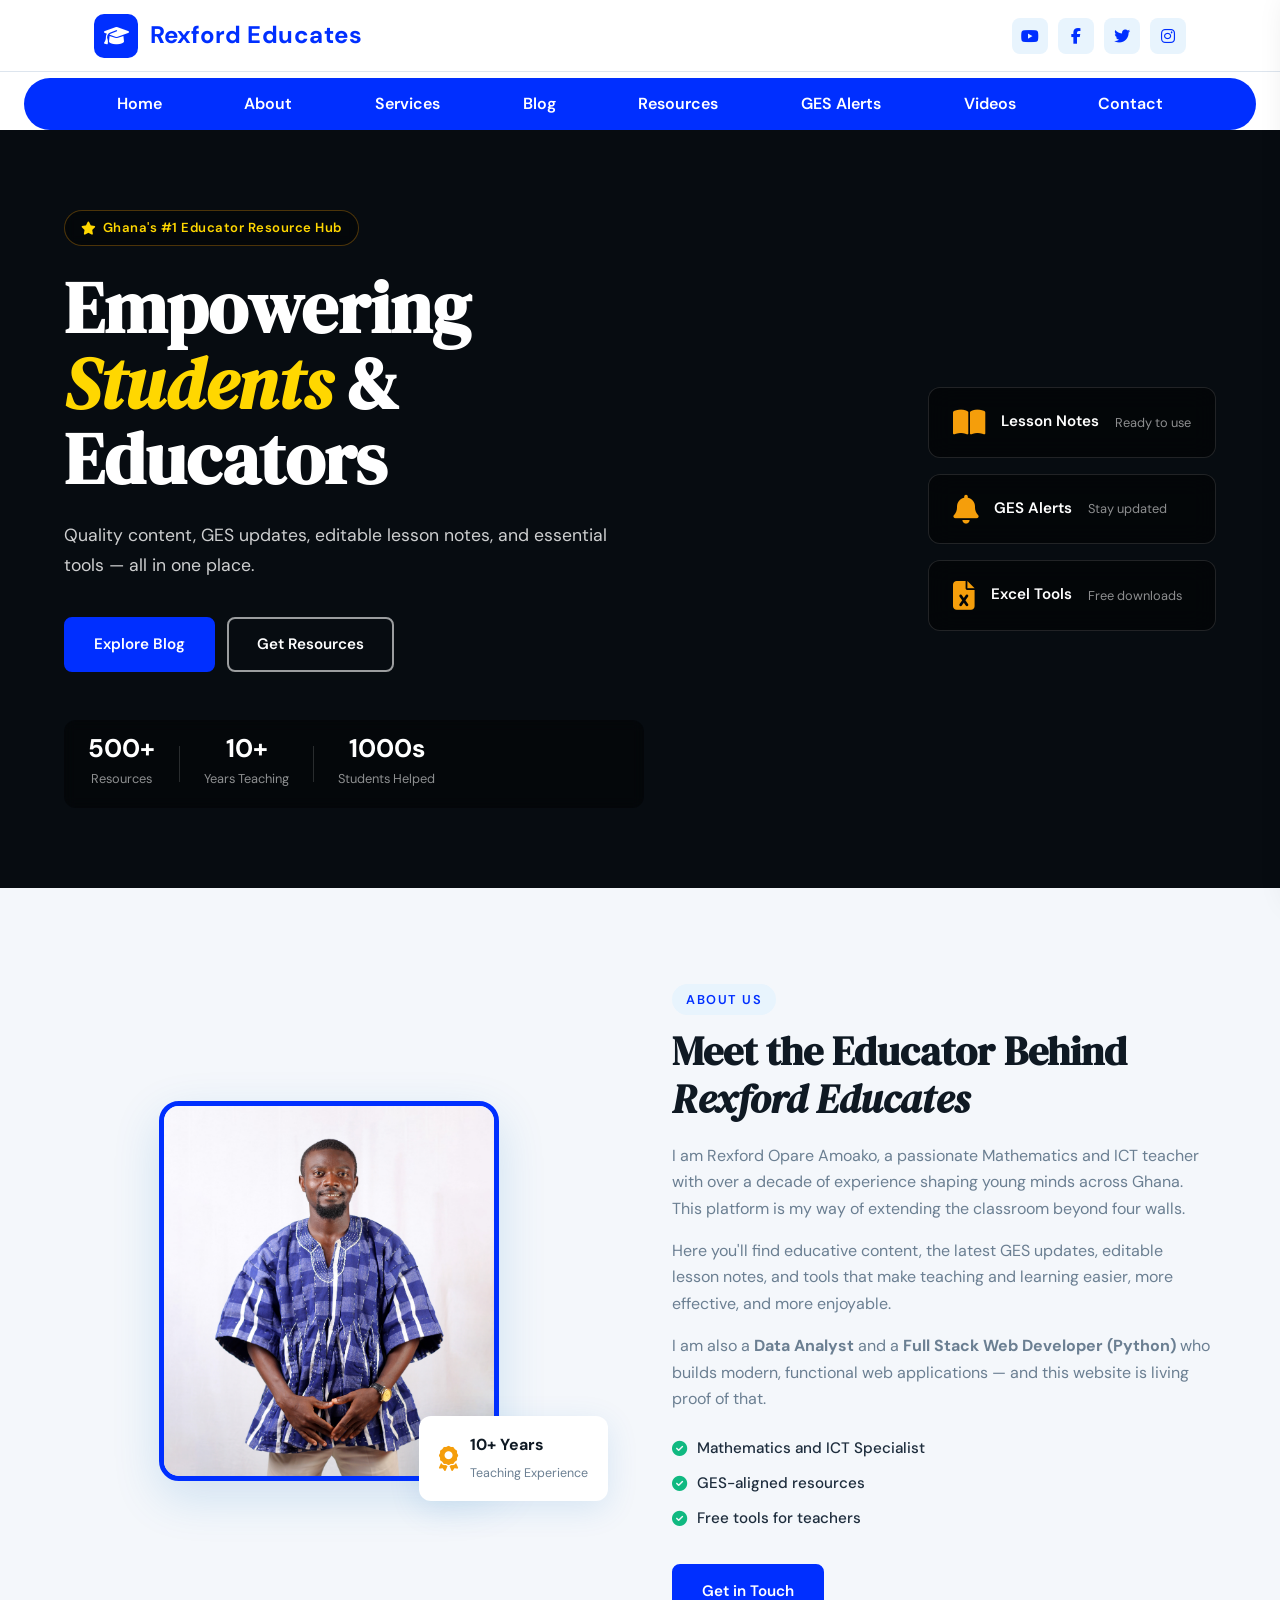
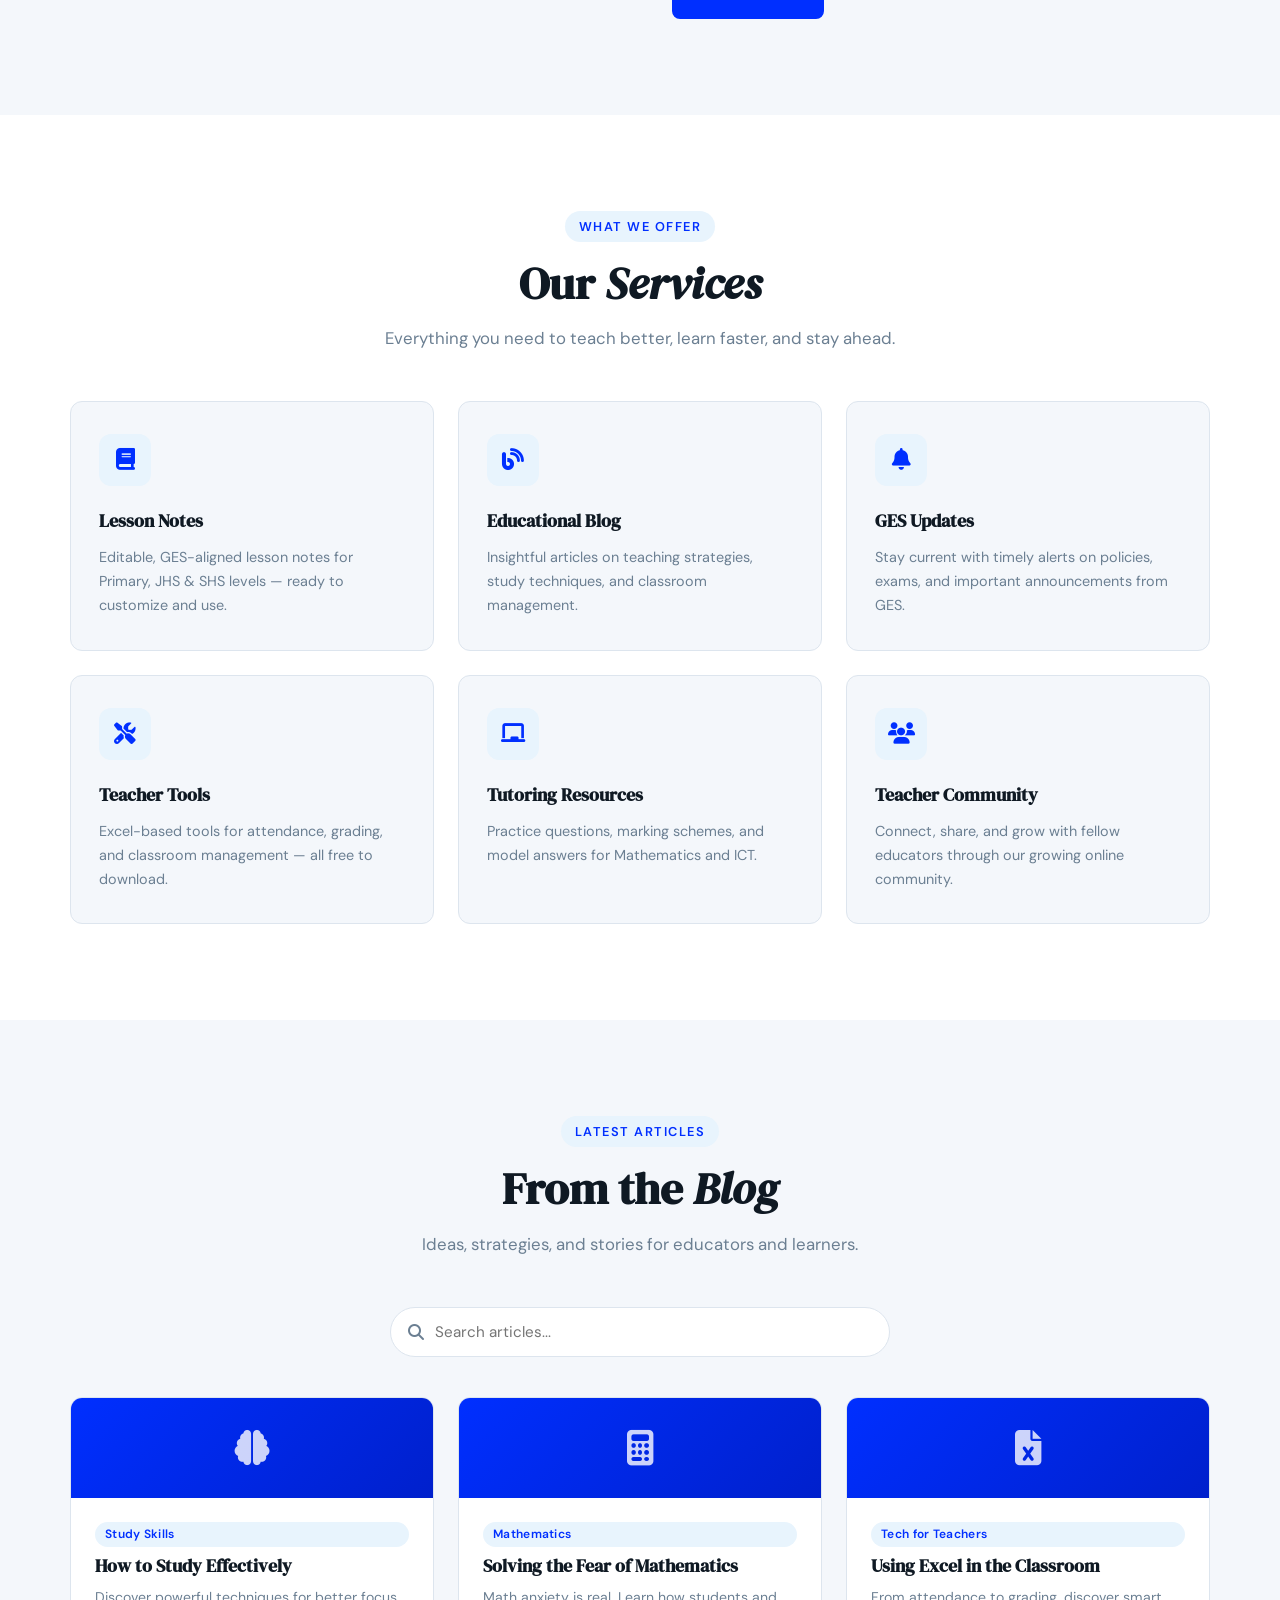
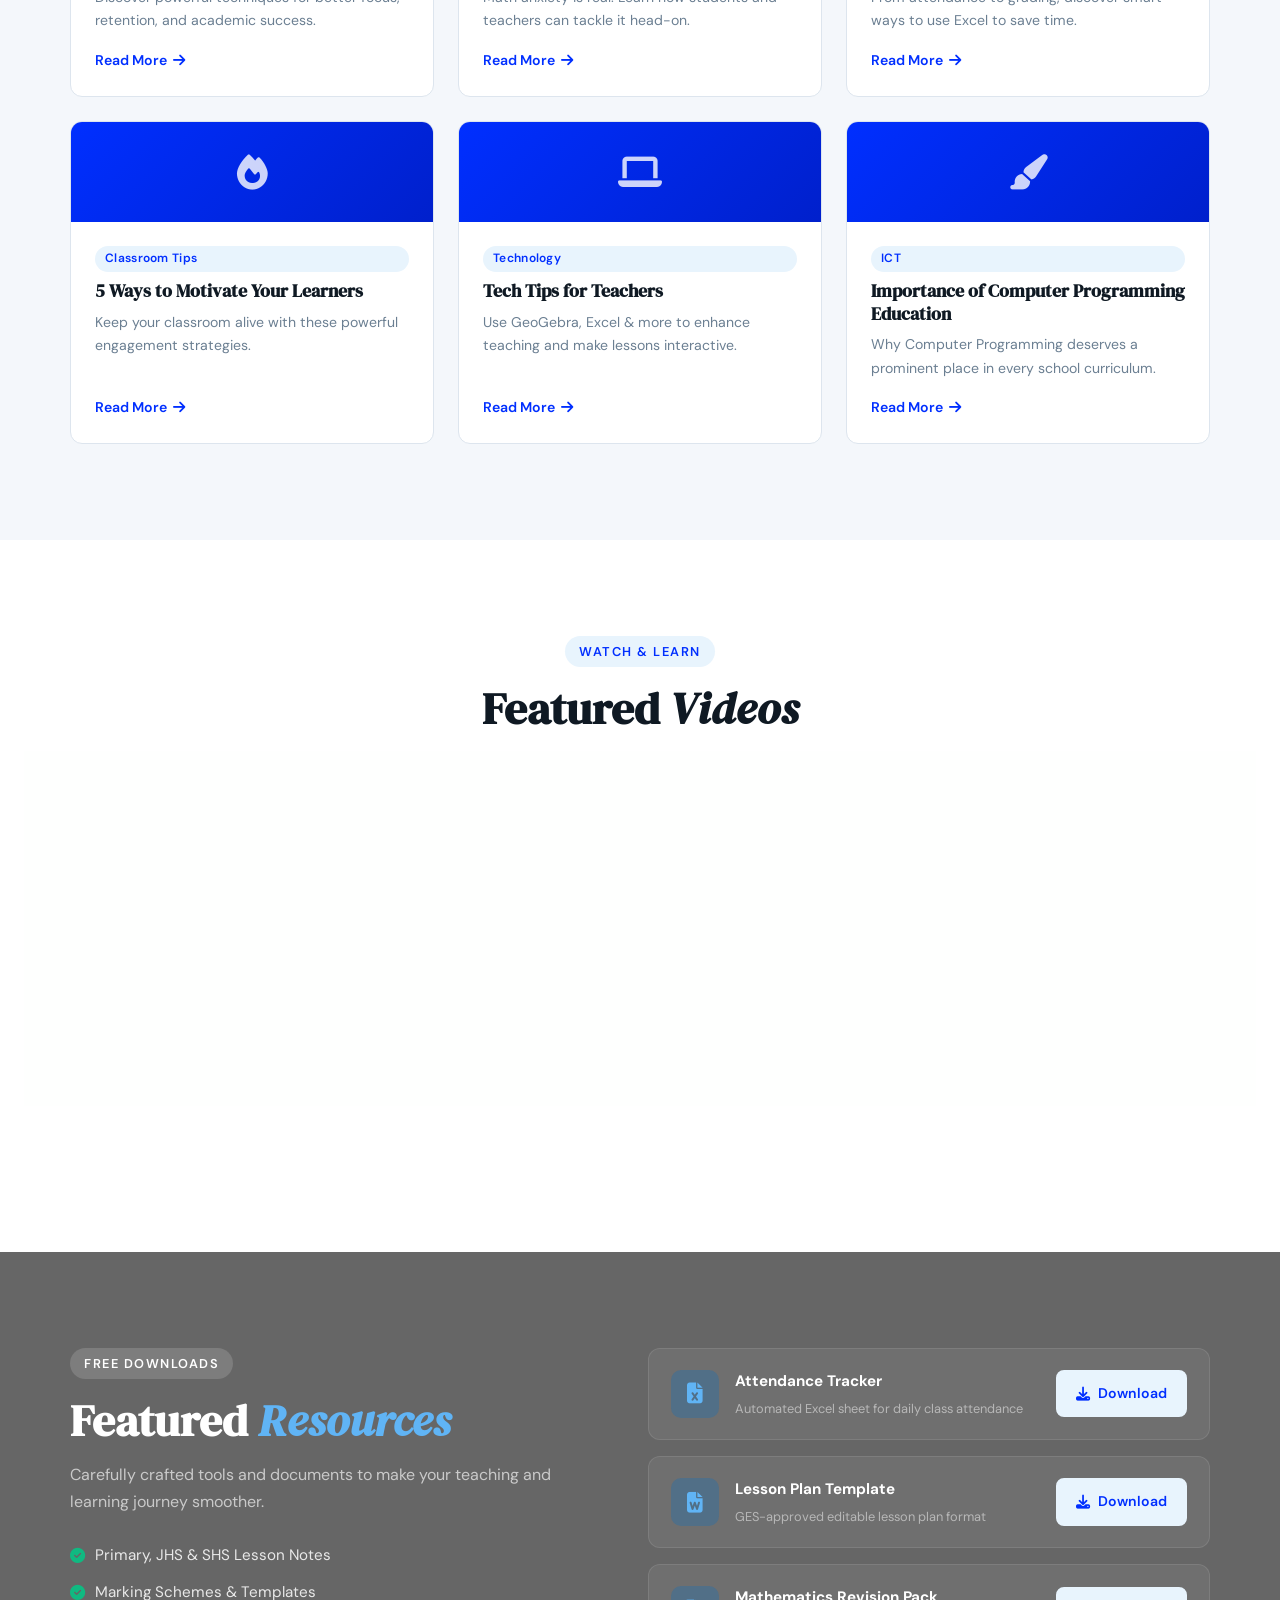
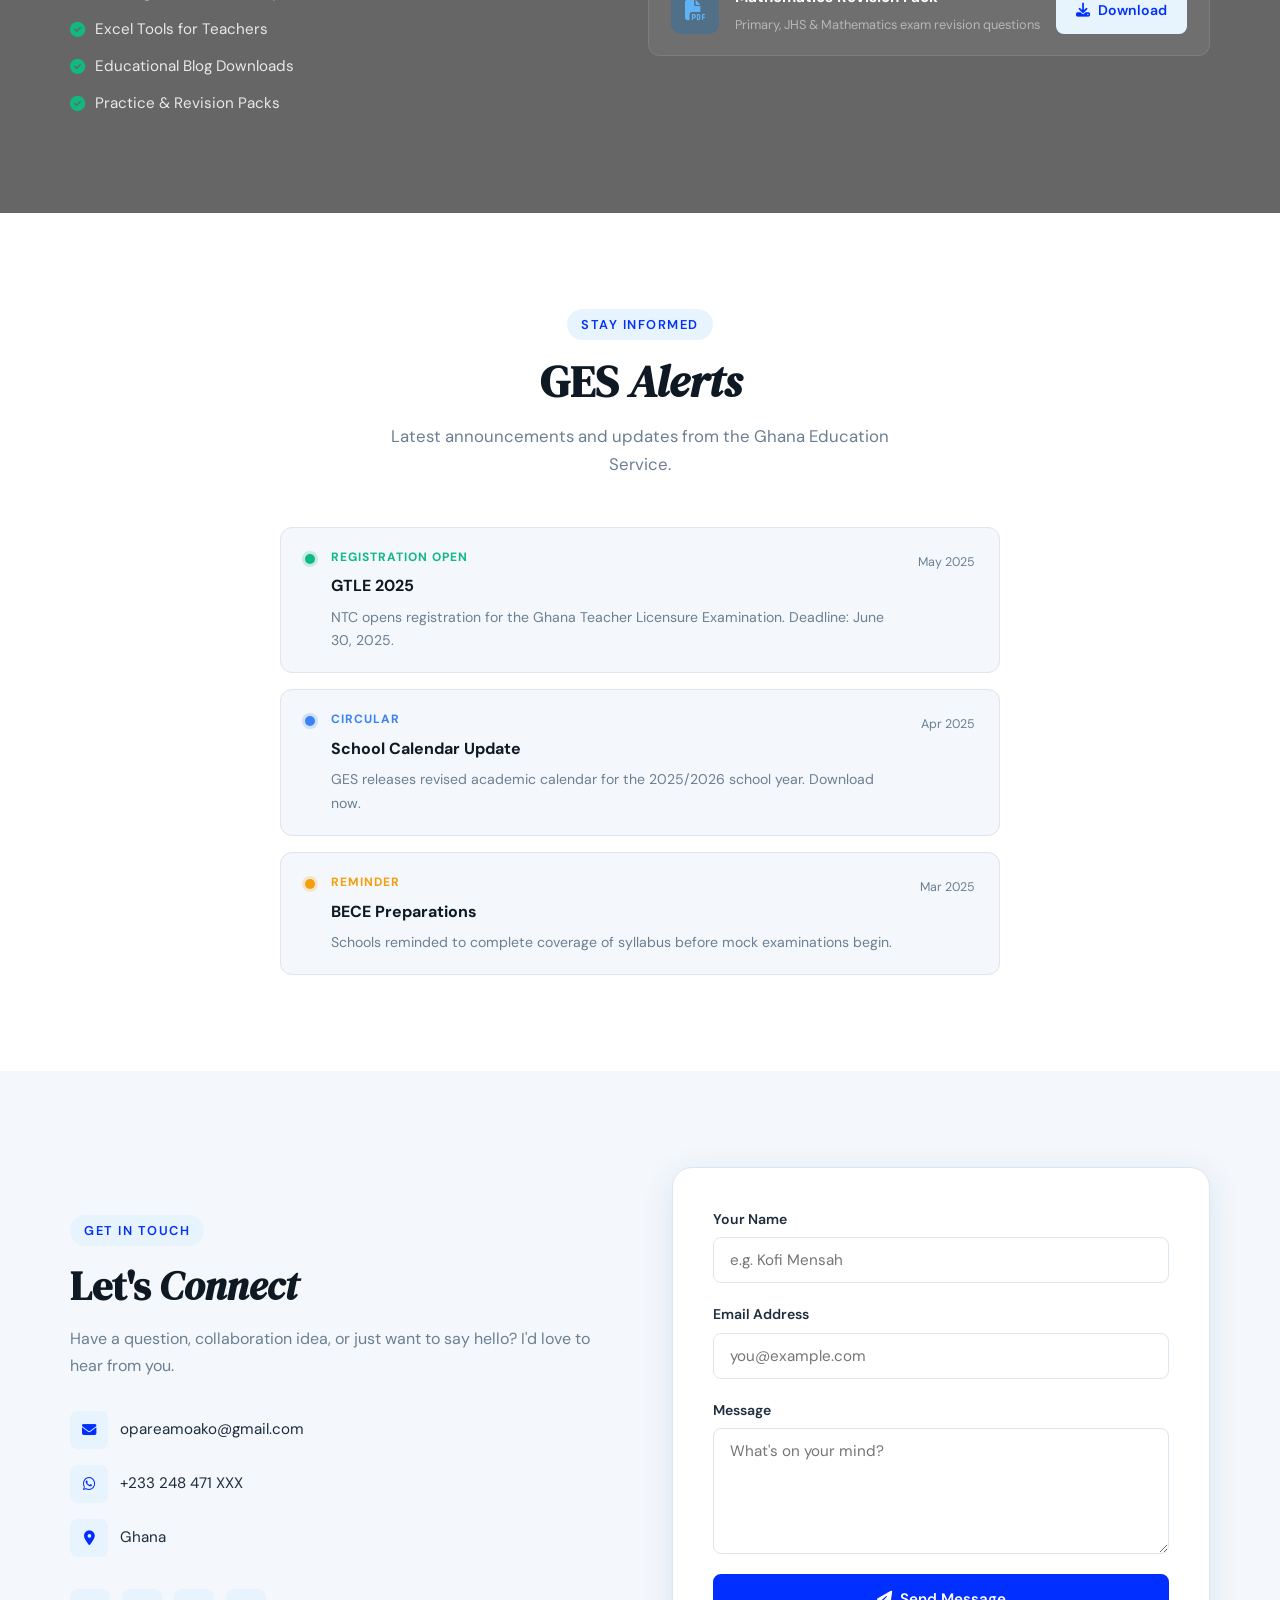
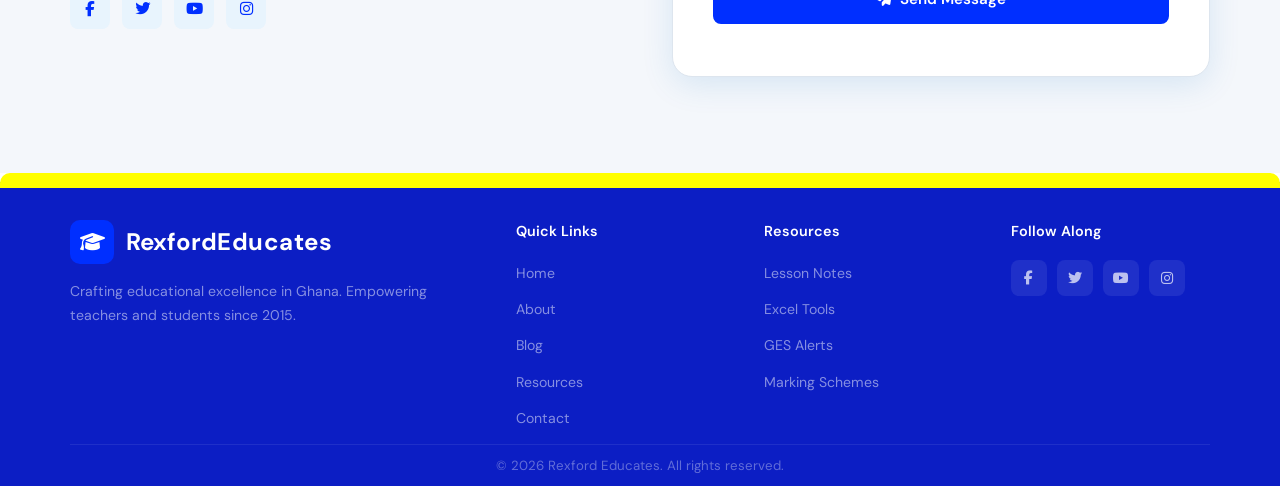
==== commit 68dfc34d: "Fix responsive download button issues on smaller screens" ====
--- a/index.html
+++ b/index.html
@@ -261,7 +261,7 @@
     </div>
   </section>
 
-  <!--YOUTUBE VIDEOS-->
+
   <!--YOUTUBE VIDEOS-->
   <section id="videos" class="section">
     <div class="section-container centered">
--- a/style.css
+++ b/style.css
@@ -41,24 +41,23 @@
   padding: 0;
 }
 
+/* FIX 1: html must NOT have overflow-y: visible — that breaks containment.
+   Just smooth scroll is enough here. */
 html {
-   overflow-y: visible;
   scroll-behavior: smooth;
-  
-}
-
+}
+
+/* FIX 2: body overflow-x hidden is the ONE place to stop horizontal scroll.
+   Never combine with overflow-y: scroll on body — it triggers a stacking context
+   bug in WebKit/Blink that makes position:fixed drawers expand the scroll width. */
 body {
   font-family: var(--font-body);
   color: var(--text);
   background: var(--white);
   line-height: 1.65;
-  overflow-x: hidden;
-  margin: 0;
-  padding: 0;
-   max-width: 100%;
-    overflow-y: scroll;
-    overflow-x: hidden;
-   
+  overflow-x: clip;
+  /* 'clip' is safer than 'hidden' — doesn't create scroll container */
+  width: 100%;
 }
 
 img {
@@ -129,6 +128,9 @@
   border-color: var(--primary-light);
   padding: 10px 18px;
   font-size: 0.88rem;
+  flex-shrink: 0;
+  /* never shrink the button */
+  white-space: nowrap;
 }
 
 .btn-download:hover {
@@ -149,6 +151,9 @@
   background: rgba(255, 255, 255, 0.97);
   border-bottom: 1px solid var(--border);
   z-index: 10;
+  /* FIX 3: contain header to viewport width */
+  width: 100%;
+  overflow: hidden;
 }
 
 .header-inner {
@@ -162,7 +167,6 @@
   gap: 24px;
 }
 
-/* Logo */
 .logo {
   display: flex;
   align-items: center;
@@ -170,6 +174,7 @@
   color: var(--primary);
   font-weight: 700;
   white-space: nowrap;
+  flex-shrink: 0;
 }
 
 .logo-icon {
@@ -207,7 +212,6 @@
   color: var(--primary);
 }
 
-/* Header socials */
 .header-social {
   display: flex;
   align-items: center;
@@ -233,16 +237,19 @@
 }
 
 /* ========== SUB NAV ========== */
+/* FIX 4: nav-wrapper must be width-contained. 100vw causes overflow;
+   use width:100% instead, and contain any children. */
 .nav-wrapper {
   position: sticky;
   top: 0;
   z-index: 1000;
-  padding: 6px 24px 0 24px;
+  padding: 6px 24px 0;
   background: transparent;
   display: flex;
   align-items: center;
   justify-content: center;
   transition: padding 0.25s ease;
+  width: 100%;
 }
 
 .nav-wrapper.stuck {
@@ -258,6 +265,9 @@
   border-radius: 50px;
   padding: 6px 24px;
   flex: 1;
+  /* FIX 5: prevent sub-nav from stretching beyond viewport */
+  max-width: 100%;
+  overflow: hidden;
   transition: border-radius 0.25s ease, padding 0.25s ease;
 }
 
@@ -283,7 +293,6 @@
   color: #ffffff;
 }
 
-/* Hamburger — hidden desktop, shown mobile */
 .hamburger {
   display: none;
   flex-direction: column;
@@ -317,7 +326,9 @@
   transform: translateY(-7px) rotate(-45deg);
 }
 
-/* Mobile drawer */
+/* FIX 6: Mobile overlay + drawer — must NOT add to document width.
+   Use overflow:hidden on a wrapping context, or ensure the drawer is
+   truly off-screen without contributing to scroll width. */
 .mobile-overlay {
   position: fixed;
   inset: 0;
@@ -347,6 +358,8 @@
   gap: 4px;
   box-shadow: -8px 0 32px rgba(0, 0, 0, 0.12);
   transition: right 0.35s cubic-bezier(.4, 0, .2, 1);
+  /* FIX 7: fixed elements don't affect layout, but make sure it's truly fixed */
+  overflow-y: auto;
 }
 
 .mobile-drawer.open {
@@ -393,6 +406,9 @@
 /* ========== SECTIONS ========== */
 .section {
   padding: 96px 24px;
+  /* FIX 8: every section is bounded to viewport */
+  width: 100%;
+  overflow: hidden;
 }
 
 .section-container {
@@ -442,6 +458,9 @@
 }
 
 /* ========== HERO ========== */
+/* FIX 9: use padding with safe values — avoid vw-based padding which can
+   miscount scrollbar width and cause 1–2px overflow. Use % inside a
+   width-bounded element instead. */
 .hero {
   min-height: 80vh;
   background: var(--dark);
@@ -449,12 +468,12 @@
   align-items: center;
   justify-content: space-between;
   gap: 40px;
-  padding: 80px 8vw 80px;
+  padding: 80px 5%;
   position: relative;
   overflow: hidden;
-}
-
-/* Image slideshow */
+  width: 100%;
+}
+
 .hero-slides {
   position: absolute;
   inset: 0;
@@ -508,7 +527,6 @@
   }
 }
 
-/* Dark overlay over slides */
 .hero-slides::after {
   content: '';
   position: absolute;
@@ -522,6 +540,8 @@
   max-width: 580px;
   flex-shrink: 0;
   position: relative;
+  /* FIX 10: prevent content from pushing hero wider than viewport */
+  min-width: 0;
 }
 
 .hero-badge {
@@ -579,6 +599,8 @@
   backdrop-filter: blur(6px);
   padding: 16px 24px;
   border-radius: 12px;
+  /* FIX 11: allow stats to wrap rather than overflow */
+  flex-wrap: wrap;
 }
 
 .stat {
@@ -613,6 +635,8 @@
   flex-shrink: 0;
   animation: fadeUp 0.8s 0.3s ease both;
   position: relative;
+  /* FIX 12: prevent visual column from pushing layout */
+  min-width: 0;
 }
 
 .hero-card {
@@ -842,12 +866,14 @@
 .blog-section {
   background: var(--light);
 }
+
 .search-wrap {
   position: relative;
   max-width: 500px;
   margin: 0 auto 40px;
   display: block;
 }
+
 .search-wrap .search-icon {
   position: absolute;
   left: 18px;
@@ -856,11 +882,10 @@
   color: var(--text-muted);
   pointer-events: none;
 }
+
 .search-bar {
   width: 100%;
-  max-width: 500px;
- padding: 14px 20px 14px 44px;
-  margin: 0;
+  padding: 14px 20px 14px 44px;
   font-size: 0.95rem;
   font-family: var(--font-body);
   display: block;
@@ -957,23 +982,34 @@
   color: var(--primary-dark);
 }
 
-/* ==========YOUTUBE VIDEOS================ */
+/* ========== YOUTUBE ========== */
+/* FIX 13: youtube row must be clipped, not just overflow-x:auto on a flex row,
+   because the flex container itself can stretch the parent if not contained. */
 .youtube {
-    display: flex;
-    flex-wrap: nowrap;
-    flex-direction: row;
-    gap: 15px;
-    border: 2px var(--dark-2);
-    margin-bottom: 50px;
-    background-color: rgb(254, 255, 254);
-    padding: 20px;
-    overflow-x: auto;
-    scroll-behavior: smooth;
+  display: flex;
+  flex-wrap: nowrap;
+  flex-direction: row;
+  gap: 15px;
+  margin-bottom: 50px;
+  background-color: rgb(254, 255, 254);
+  padding: 20px;
+  overflow-x: auto;
+  /* Key fix: explicit width so the scroll happens inside, not outside */
+  width: 100%;
+  max-width: 100%;
+  scroll-behavior: smooth;
+  /* Prevent the scrollable container itself from leaking */
+  -webkit-overflow-scrolling: touch;
 }
 
 iframe {
-    border-radius: 10px;
-}
+  border-radius: 10px;
+  flex-shrink: 0;
+  /* FIX 14: cap iframe width so it never exceeds viewport on small screens */
+  max-width: calc(100vw - 48px);
+}
+
+
 
 /* ========== RESOURCES ========== */
 .resources-section {
@@ -1006,7 +1042,7 @@
 
 .resources-section .section-label {
   color: var(--white);
-  background: rgba(255,255,255,0.15);
+  background: rgba(255, 255, 255, 0.15);
 }
 
 .resources-section h2 em {
@@ -1053,6 +1089,10 @@
   align-items: center;
   gap: 16px;
   transition: background 0.2s;
+  flex-wrap: nowrap;
+  /* prevent wrapping */
+  min-width: 0;
+  /* allow shrinking inside grid */
 }
 
 .download-card:hover {
@@ -1074,17 +1114,27 @@
 
 .download-info {
   flex: 1;
+  min-width: 0;
+  /* allows text to shrink properly */
 }
 
 .download-info h4 {
   color: var(--white);
   font-size: 0.95rem;
   margin-bottom: 4px;
+  white-space: nowrap;
+  /* keep title on one line */
+  overflow: hidden;
+  text-overflow: ellipsis;
 }
 
 .download-info p {
   color: rgba(255, 255, 255, 0.5);
   font-size: 0.8rem;
+  white-space: nowrap;
+  /* keep description on one line */
+  overflow: hidden;
+  text-overflow: ellipsis;
 }
 
 /* ========== ALERTS ========== */
@@ -1137,6 +1187,7 @@
 
 .alert-content {
   flex: 1;
+  min-width: 0;
 }
 
 .alert-type {
@@ -1232,6 +1283,7 @@
 .social-row {
   display: flex;
   gap: 12px;
+  flex-wrap: wrap;
 }
 
 .social-row a {
@@ -1284,6 +1336,8 @@
   background: var(--white);
   outline: none;
   transition: border-color 0.2s, box-shadow 0.2s;
+  /* FIX 15: inputs can exceed their container without this */
+  width: 100%;
 }
 
 .form-group input:focus,
@@ -1310,8 +1364,9 @@
   padding: 32px 12px 0;
   border-top: 15px solid yellow;
   border-radius: 10px 10px 0 0;
+  /* FIX 16: footer must stay in bounds */
+  width: 100%;
   overflow: hidden;
-  margin-bottom: 0;
 }
 
 .footer-inner {
@@ -1414,7 +1469,10 @@
   transform: none;
 }
 
-/* ========== RESPONSIVE ========== */
+/* ========================================
+   RESPONSIVE
+   ======================================== */
+
 @media (max-width: 1024px) {
   .services-grid {
     grid-template-columns: repeat(2, 1fr);
@@ -1441,7 +1499,6 @@
     gap: 8px;
   }
 
-  /* SHOW socials on mobile */
   .header-social a {
     width: 30px;
     height: 30px;
@@ -1450,7 +1507,6 @@
 
   .logo-text {
     font-size: 1.1rem;
-    white-space: nowrap;
   }
 
   .logo-text em {
@@ -1463,27 +1519,29 @@
     font-size: 1rem;
   }
 
-  /* Sub nav — show links + hamburger side by side */
+  /* Sub-nav on mobile: full-width blue bar with links + hamburger.
+     FIX 17: no padding on the wrapper — avoids any side gap. */
   .nav-wrapper {
-    padding: 10px 16px 0 16px;
+    padding: 0;
+    background: var(--primary);
     justify-content: space-between;
-    background: var(--primary);
   }
 
   .nav-wrapper.stuck {
-    padding: 10px 16px;
-  }
-
-  /* Show links on mobile when NOT stuck */
+    padding: 0;
+  }
+
   .sub-nav {
     display: flex;
     flex-wrap: wrap;
     justify-content: flex-start;
     background: transparent;
     border-radius: 0;
-    padding: 0;
+    padding: 8px 12px;
     gap: 2px;
     flex: 1;
+    /* FIX 18: allow wrapping instead of growing wider */
+    overflow: visible;
   }
 
   .sub-nav a {
@@ -1491,25 +1549,26 @@
     padding: 5px 8px;
   }
 
-  /* When stuck: hide links, show only hamburger */
+  /* When stuck: hide text links, show only hamburger icon */
   .nav-wrapper.stuck .sub-nav {
     display: none;
   }
 
   .nav-wrapper.stuck {
     justify-content: flex-end;
-  }
-
-  /* Hamburger visible on mobile */
+    padding: 8px 16px;
+  }
+
   .hamburger {
     display: flex;
+    margin-right: 8px;
   }
 
   /* Hero */
   .hero {
     flex-direction: column;
     text-align: center;
-    padding: 48px 6vw 64px;
+    padding: 48px 24px 64px;
   }
 
   .hero-ctas {
@@ -1567,23 +1626,10 @@
     grid-template-columns: 1fr 1fr;
     gap: 24px;
   }
-
-  .site-footer {
-    overflow-x: hidden;
-  }
-
-  .footer-brand .logo-text {
-    font-size: 1.1rem;
-    white-space: nowrap;
-  }
-
-  .footer-brand .logo-text em {
-    font-size: 1.1rem;
-  }
 }
 
 @media (max-width: 640px) {
-   .services-grid {
+  .services-grid {
     grid-template-columns: 1fr;
   }
 
@@ -1591,27 +1637,29 @@
     grid-template-columns: 1fr;
   }
 
-  .header-social {
-    display: flex;
-    gap: 4px;
-  }
-
-   .header-social a {
+  .header-social a {
     width: 26px;
     height: 26px;
     font-size: 0.75rem;
   }
 
-   .header-inner {
+  .header-inner {
     padding: 0 12px;
     gap: 8px;
   }
-
-  /* too cramped on very small screens */
 
   .sub-nav a {
     font-size: 0.7rem;
     padding: 4px 6px;
+  }
+
+  .download-card {
+    flex-wrap: wrap;
+  }
+
+  .btn-download {
+    width: auto;
+    align-self: flex-start;
   }
 
   .footer-inner {
@@ -1629,6 +1677,8 @@
     padding: 12px 0;
   }
 
+  /* FIX 19: hide decorative side column so hero text
+     has full width on small phones */
   .hero-visual {
     display: none;
   }
@@ -1636,4 +1686,45 @@
   .hero-title {
     font-size: 2.4rem;
   }
-}
+
+  /* FIX 20: tighten hero padding on small screens */
+  .hero {
+    padding: 40px 16px 48px;
+  }
+
+  .contact-info {
+    padding-right: 0;
+  }
+}
+
+@media (max-width: 425px) {
+
+  /* FIX 21: remove max-width override — it was a no-op and confusing */
+  .section {
+    padding: 56px 16px;
+  }
+
+  .footer-inner {
+    grid-template-columns: 1fr;
+  }
+}
+
+@media (max-width: 360px) {
+  .header-social {
+    gap: 2px;
+  }
+
+  .header-social a {
+    width: 22px;
+    height: 22px;
+    font-size: 0.65rem;
+  }
+
+  .download-card {
+    padding: 5px 5px;
+    max-width: 95%;
+  }
+  .btn.btn-download{
+    padding: 5px 5px;
+  }
+}
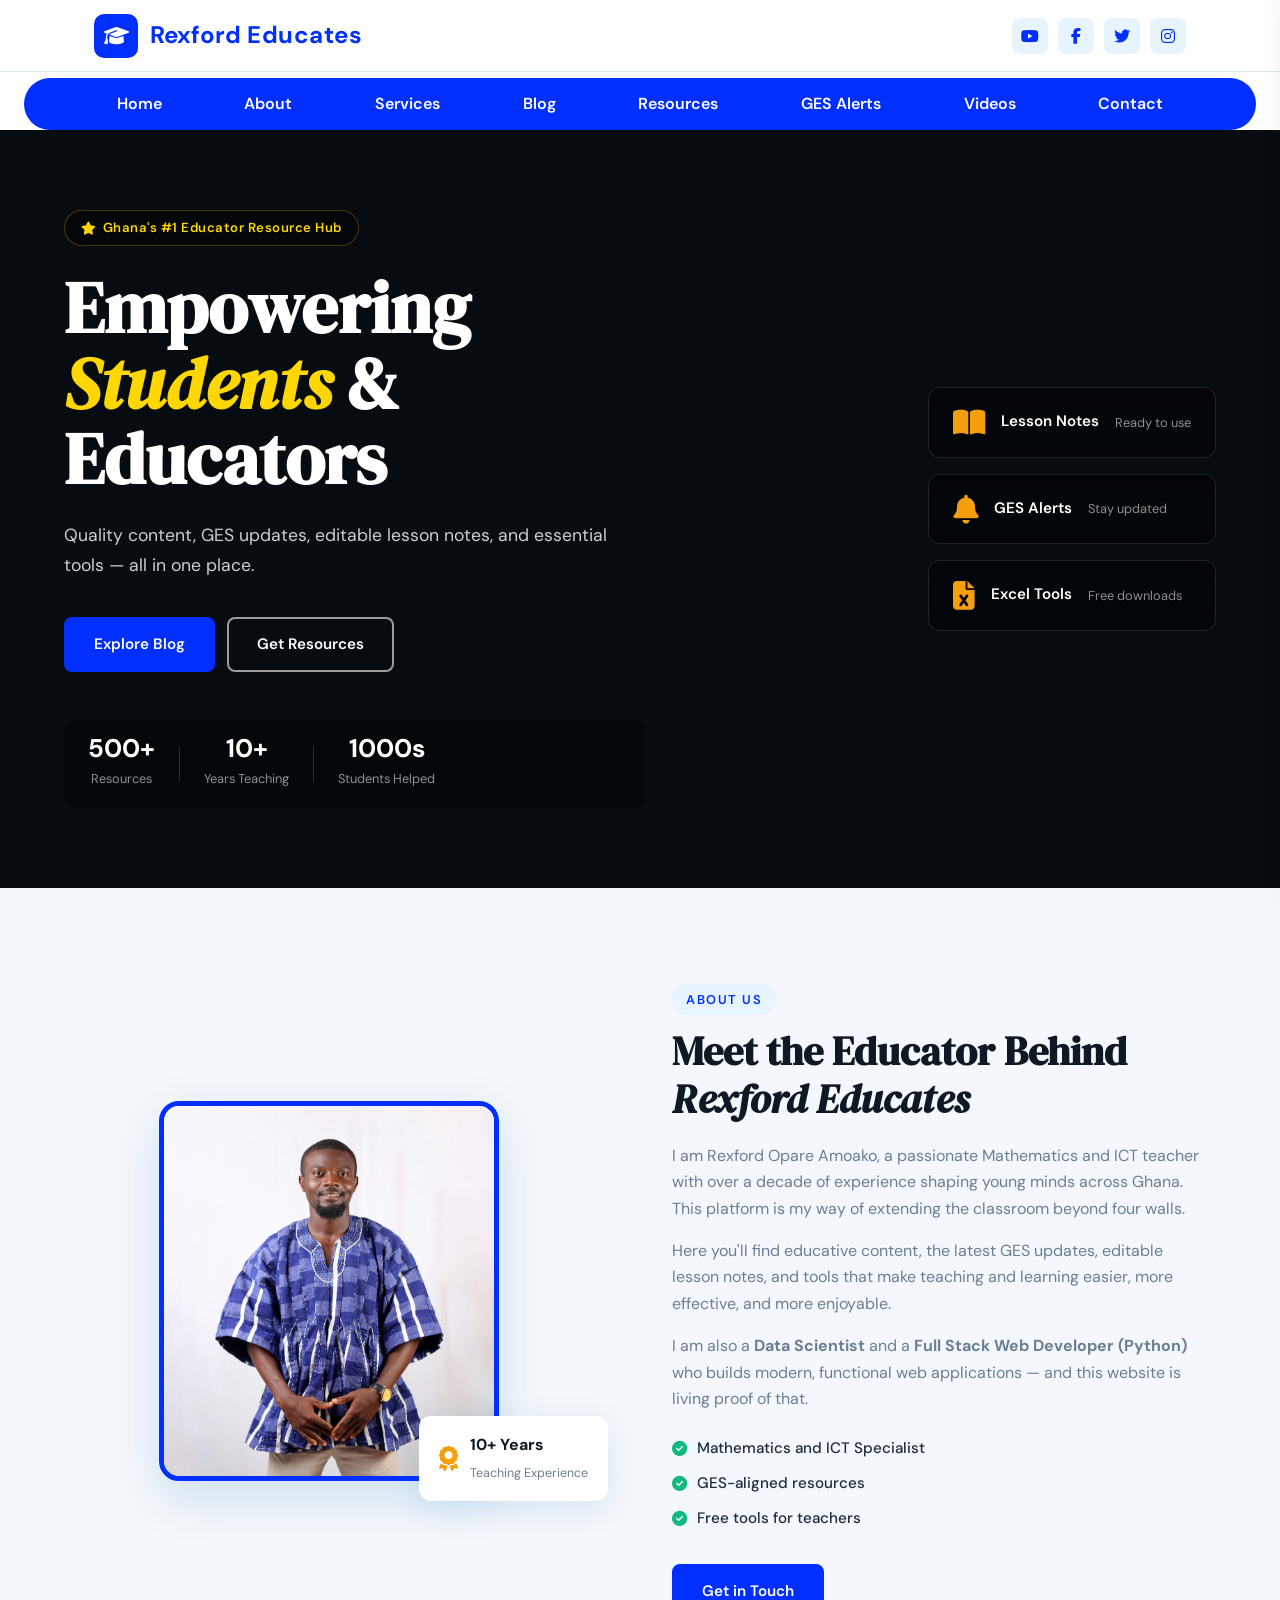
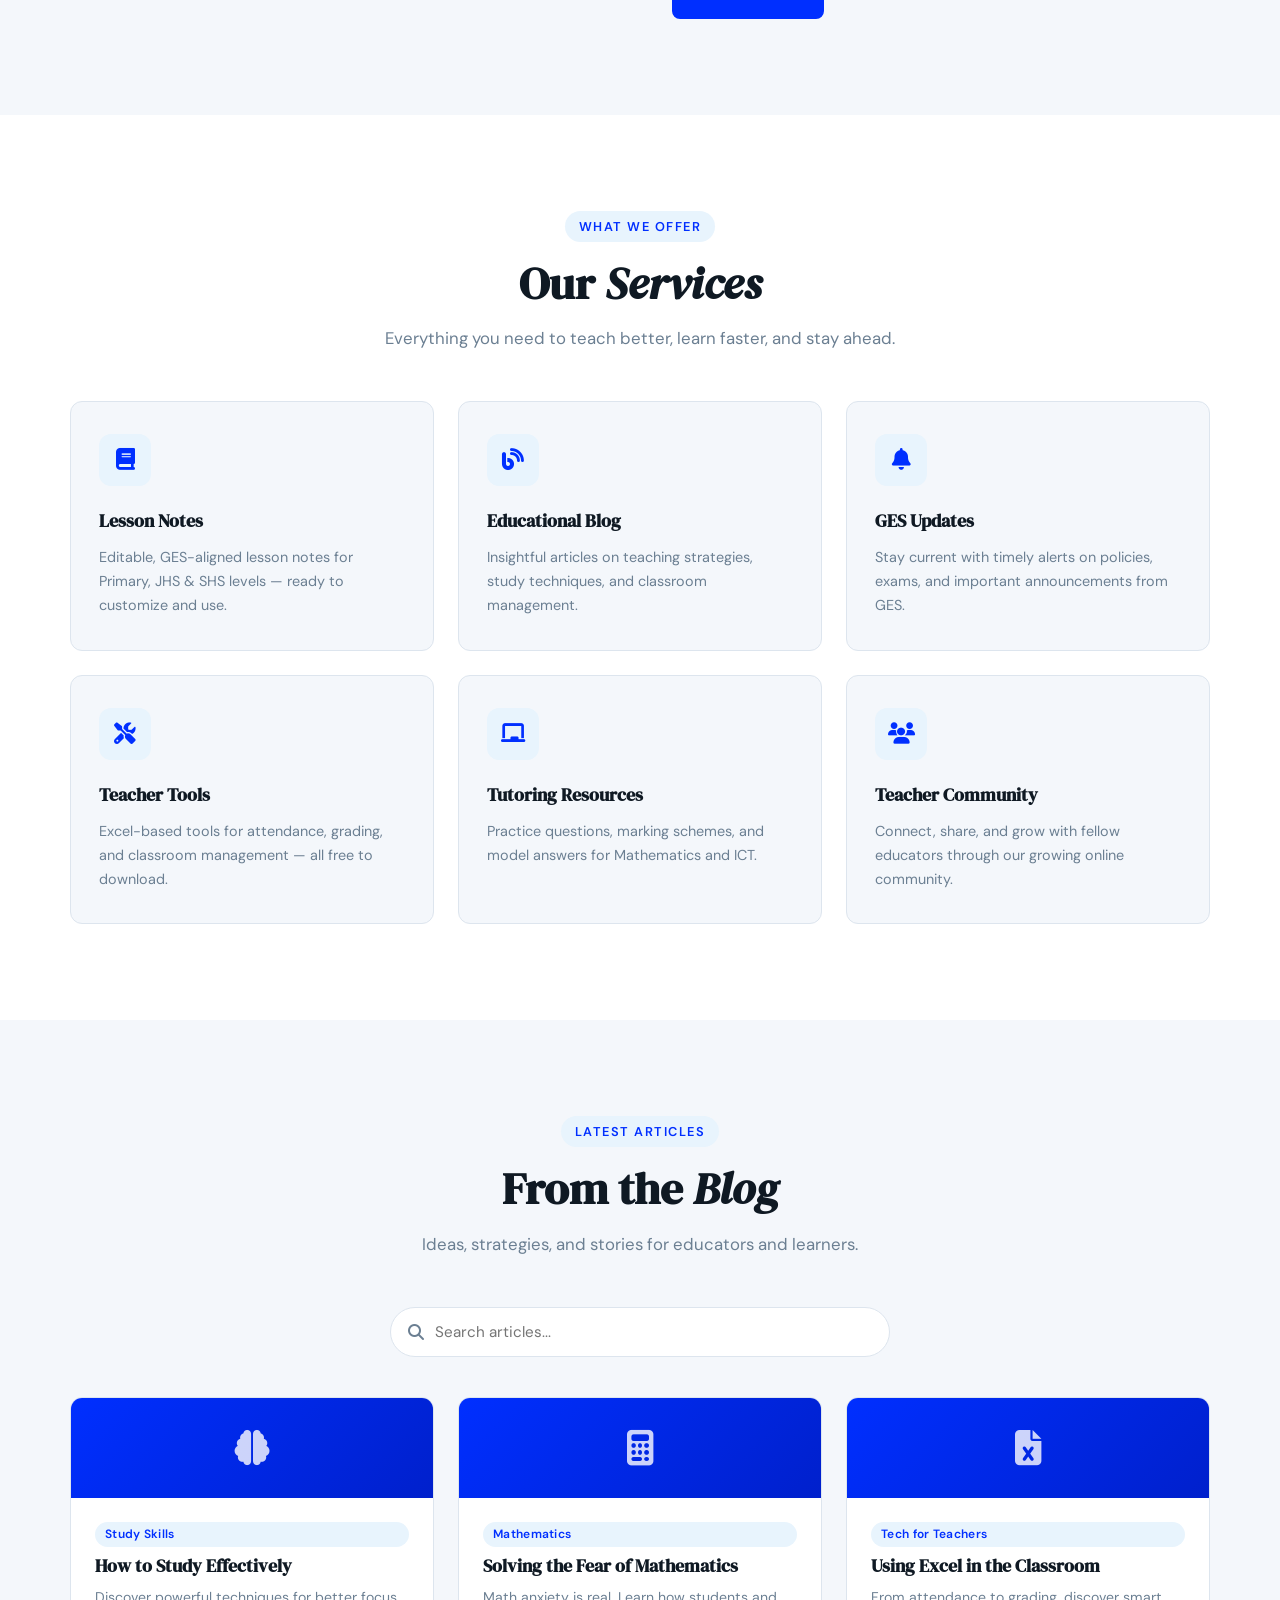
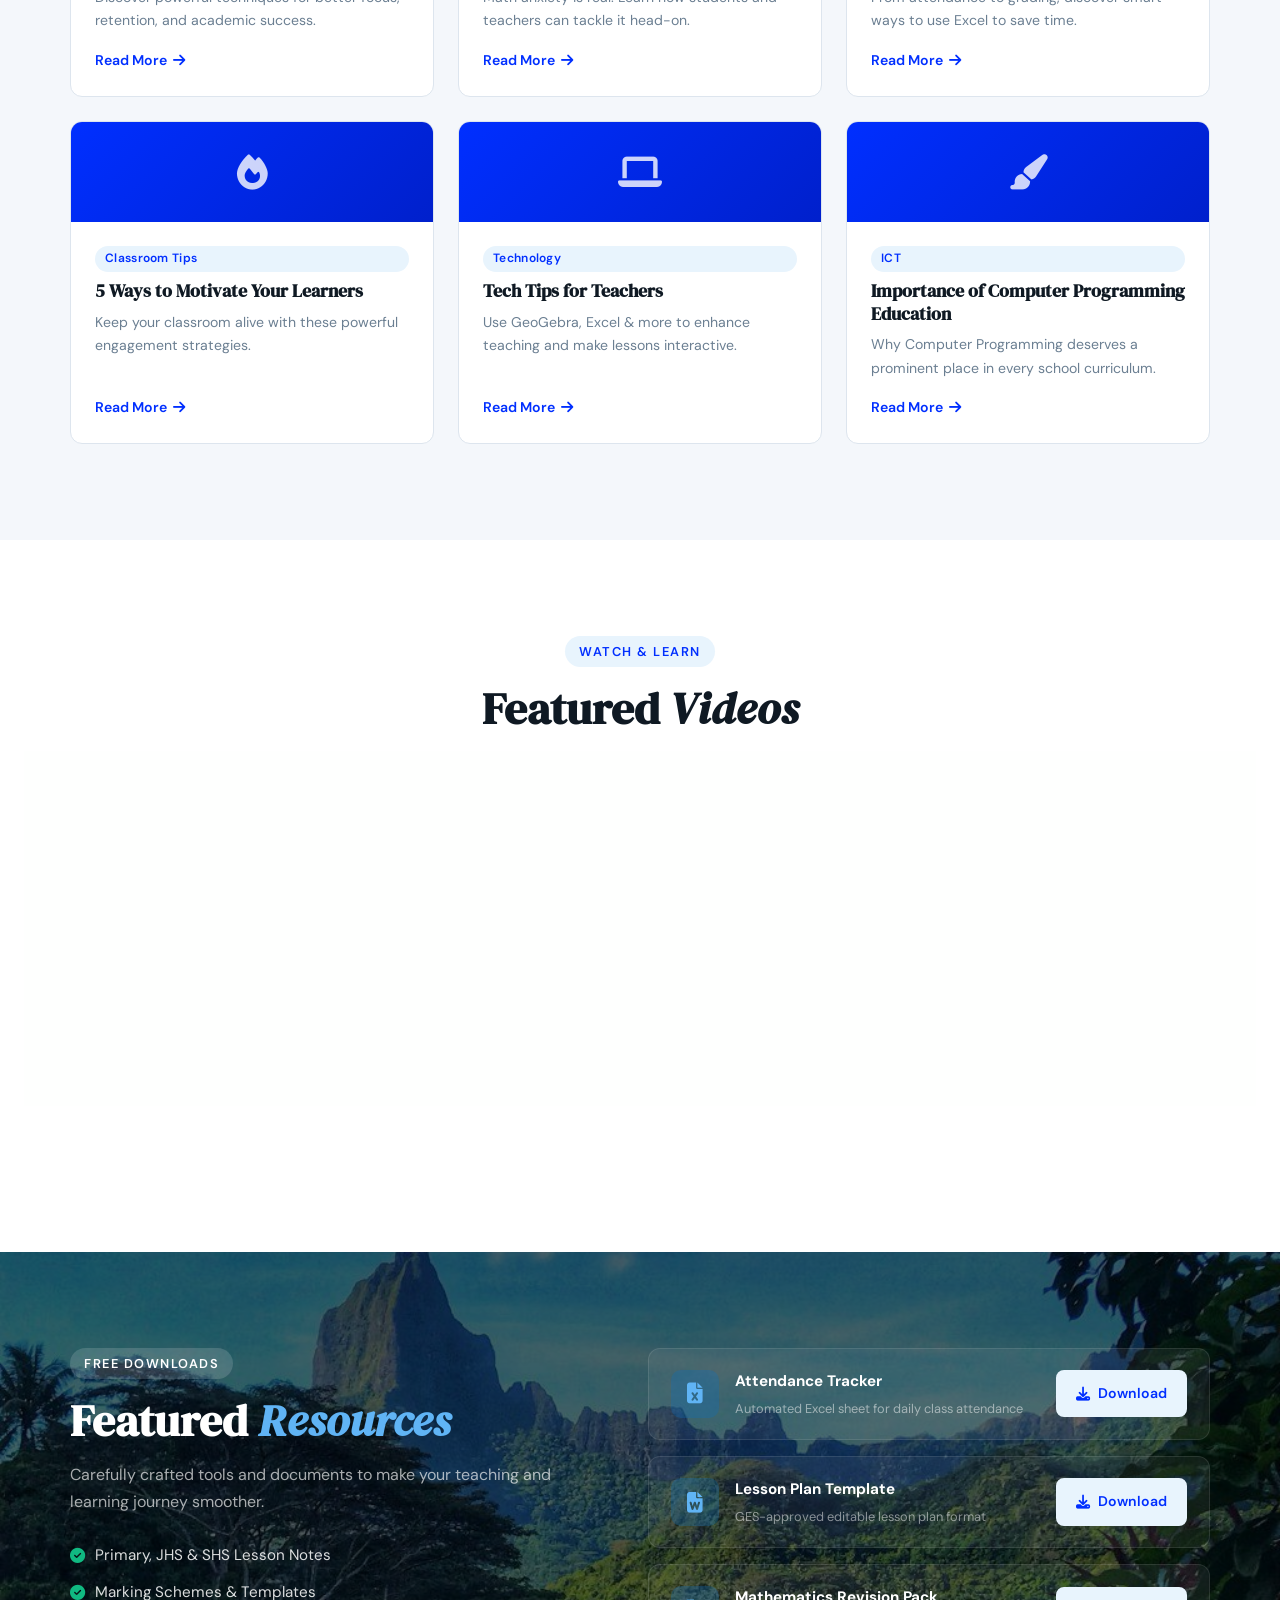
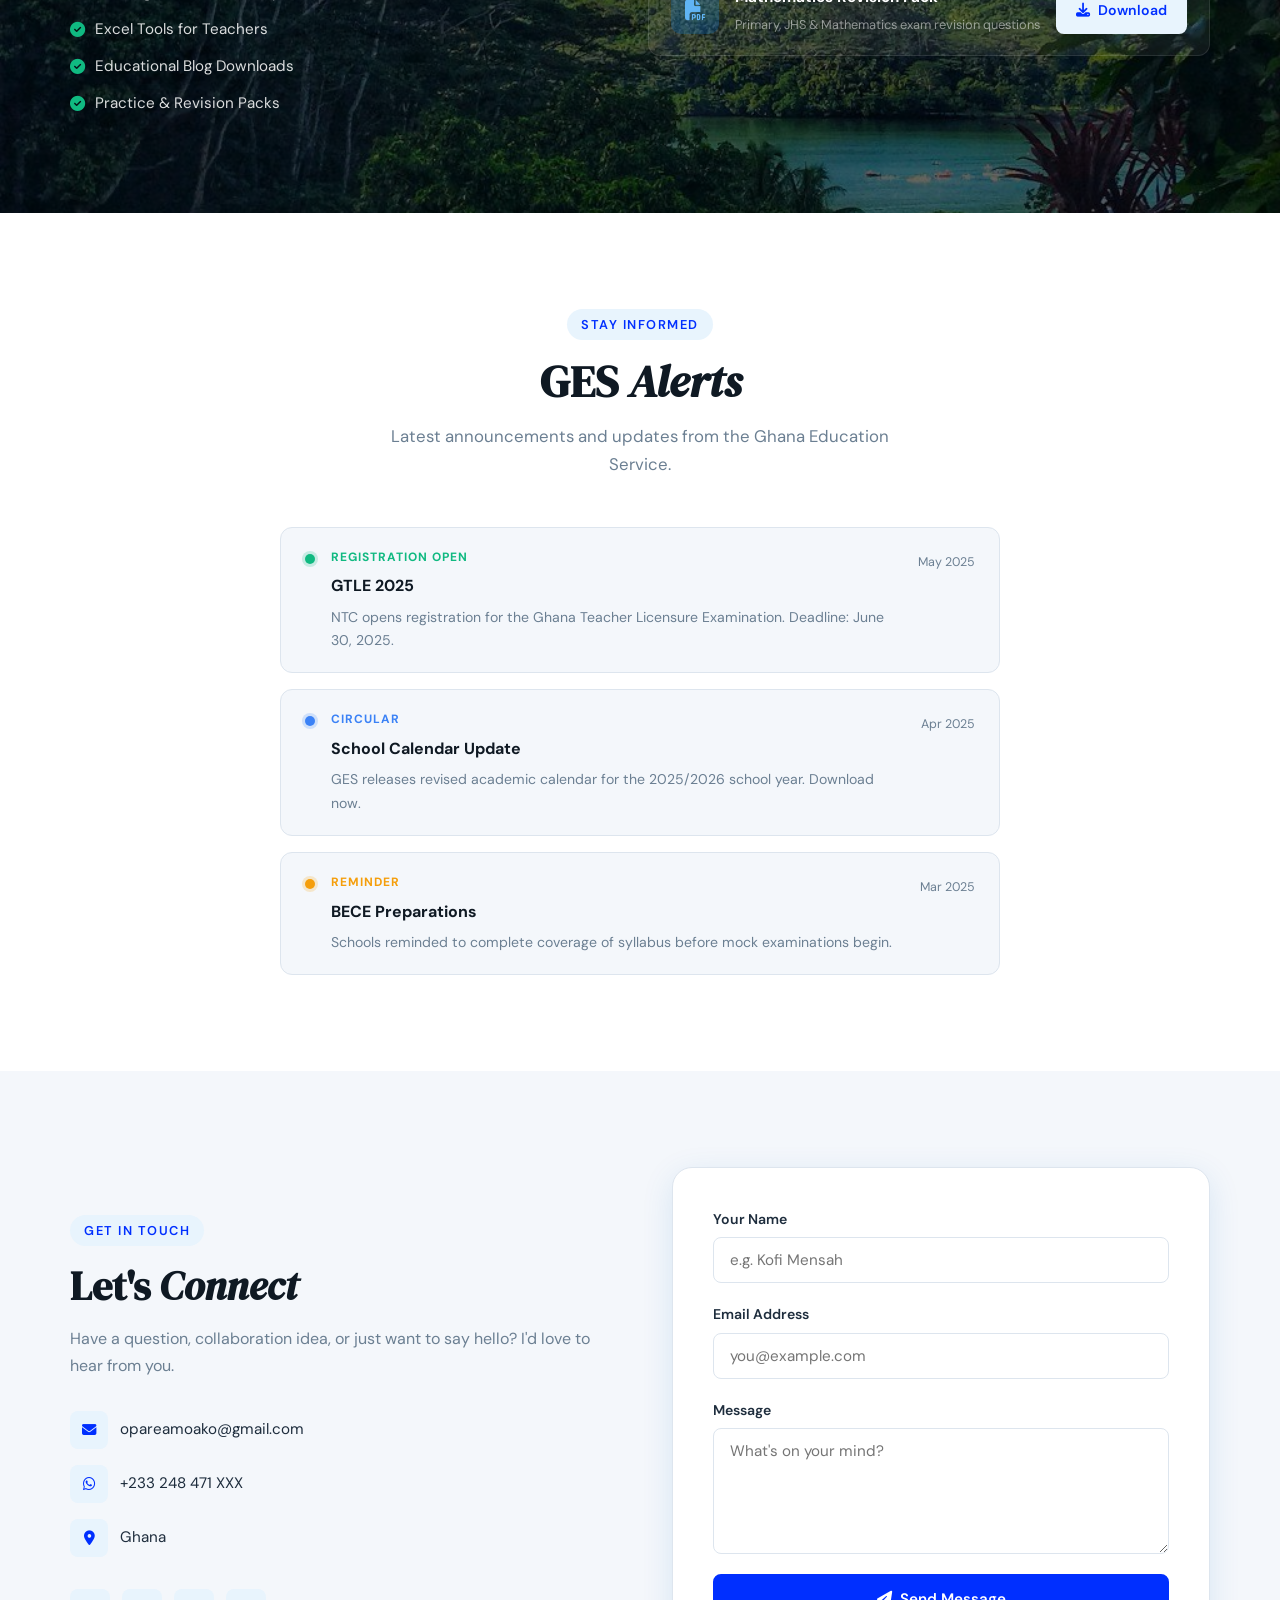
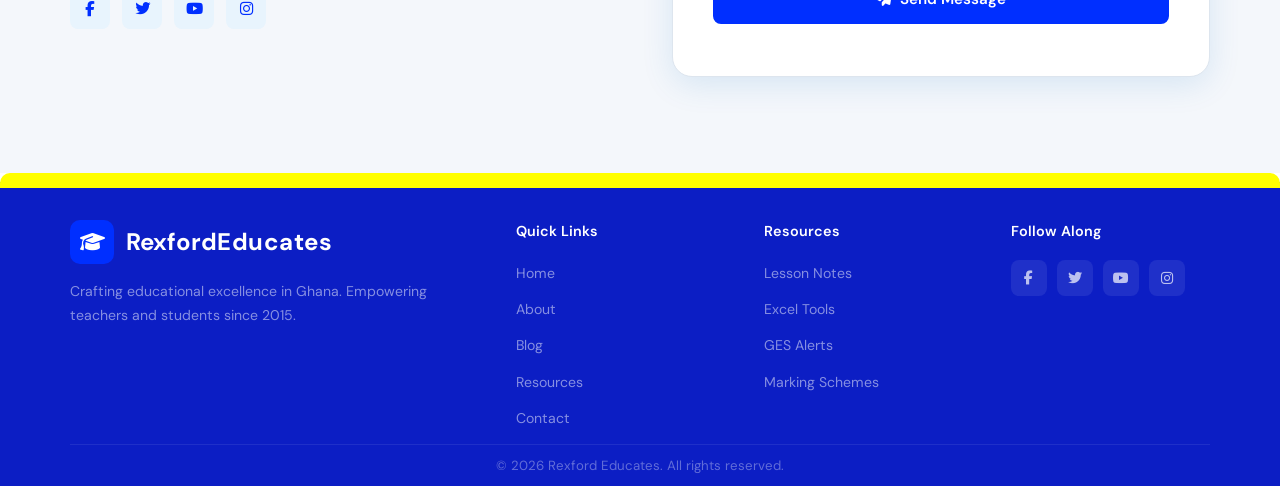
==== commit e2e0accb: "Change to Data Scientist" ====
--- a/index.html
+++ b/index.html
@@ -130,7 +130,7 @@
           across Ghana. This platform is my way of extending the classroom beyond four walls.</p>
         <p>Here you'll find educative content, the latest GES updates, editable lesson notes, and tools that make
           teaching and learning easier, more effective, and more enjoyable.</p>
-        <p>I am also a <strong>Data Analyst</strong> and a <strong>Full Stack Web Developer (Python)</strong> who builds
+        <p>I am also a <strong>Data Scientist</strong> and a <strong>Full Stack Web Developer (Python)</strong> who builds
           modern, functional web applications — and this website is living proof of that.</p>
         <div class="about-highlights">
           <div class="highlight"><i class="fas fa-check-circle"></i> Mathematics and ICT Specialist</div>
--- a/style.css
+++ b/style.css
@@ -1013,7 +1013,7 @@
 
 /* ========== RESOURCES ========== */
 .resources-section {
-  background-image: url('images/16fb6f1961895322cb603f29928c9b70.jpg');
+  background-image: url('assets/images/hero/16fb6f1961895322cb603f29928c9b70.jpg');
   background-size: cover;
   background-position: center;
   background-repeat: no-repeat;
@@ -1367,6 +1367,8 @@
   /* FIX 16: footer must stay in bounds */
   width: 100%;
   overflow: hidden;
+  position: relative;
+  bottom: 0px;
 }
 
 .footer-inner {
@@ -1724,7 +1726,8 @@
     padding: 5px 5px;
     max-width: 95%;
   }
-  .btn.btn-download{
+
+  .btn.btn-download {
     padding: 5px 5px;
   }
 }
